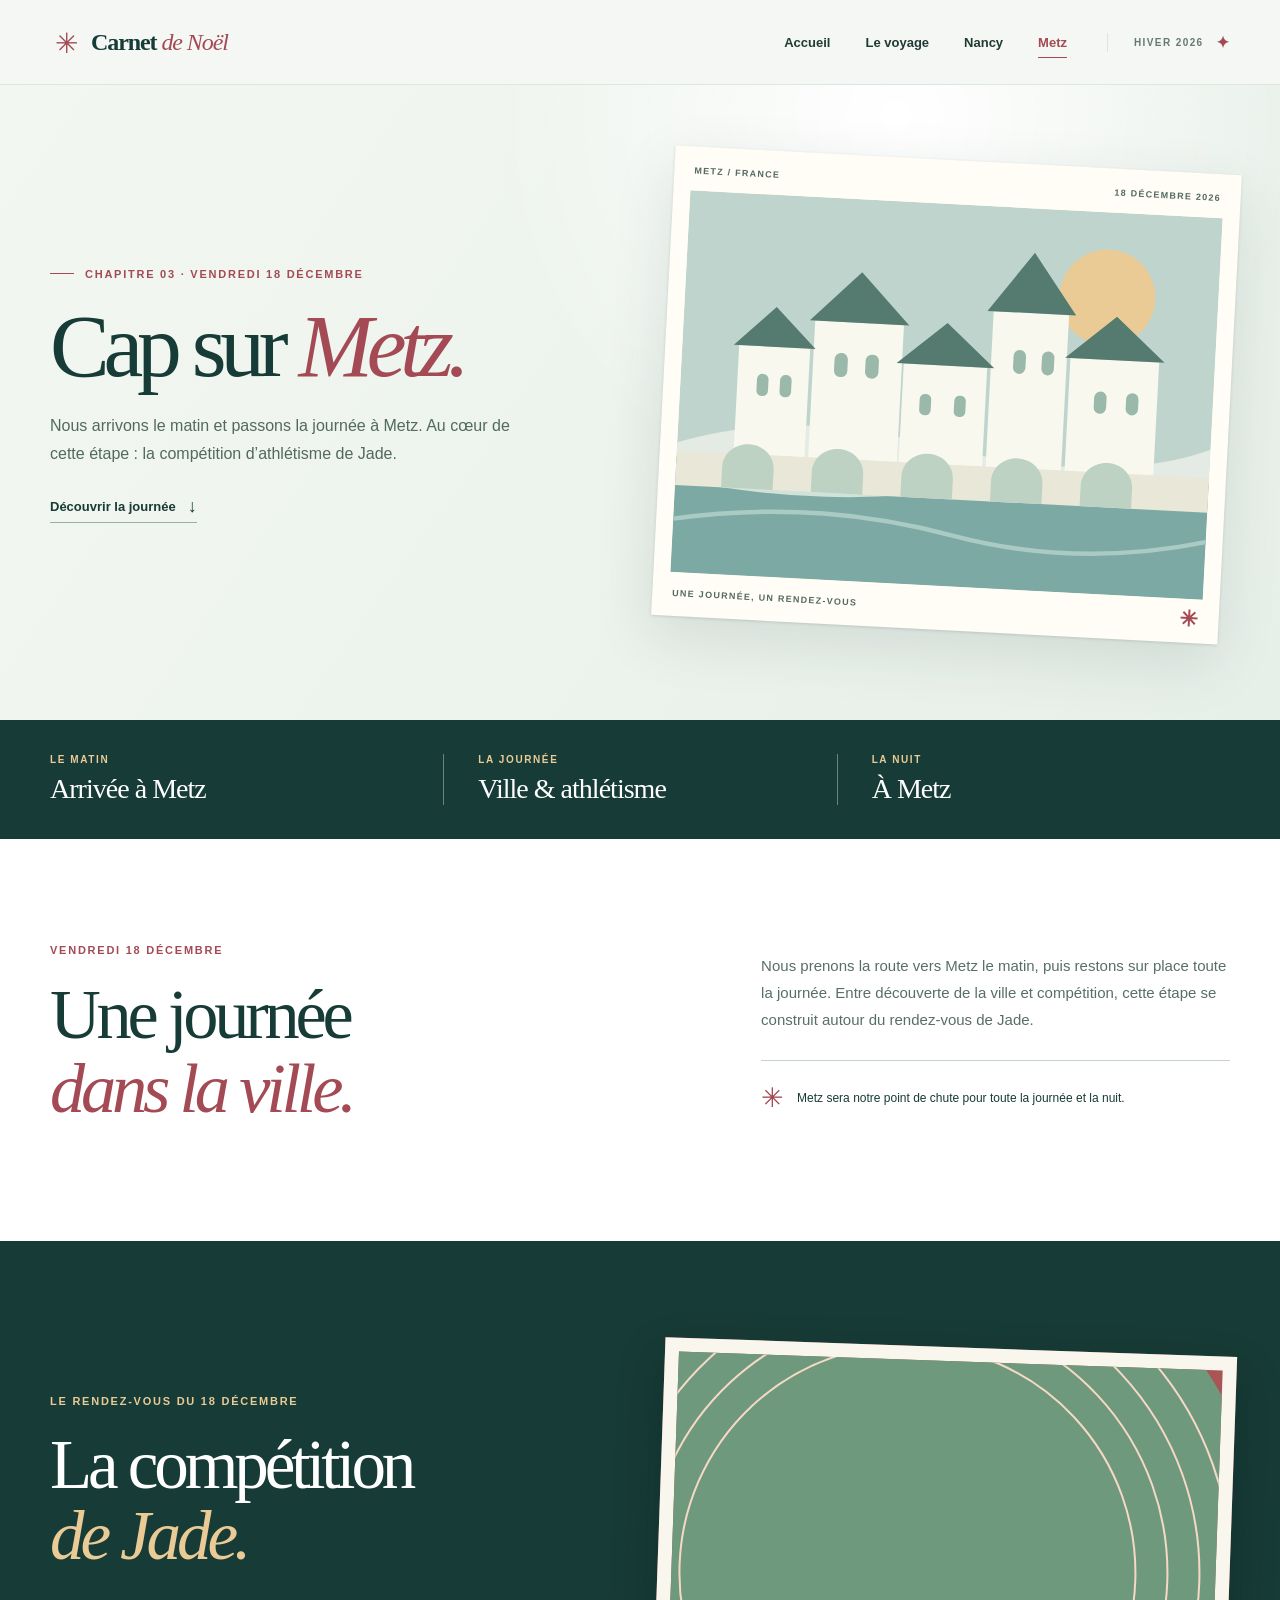
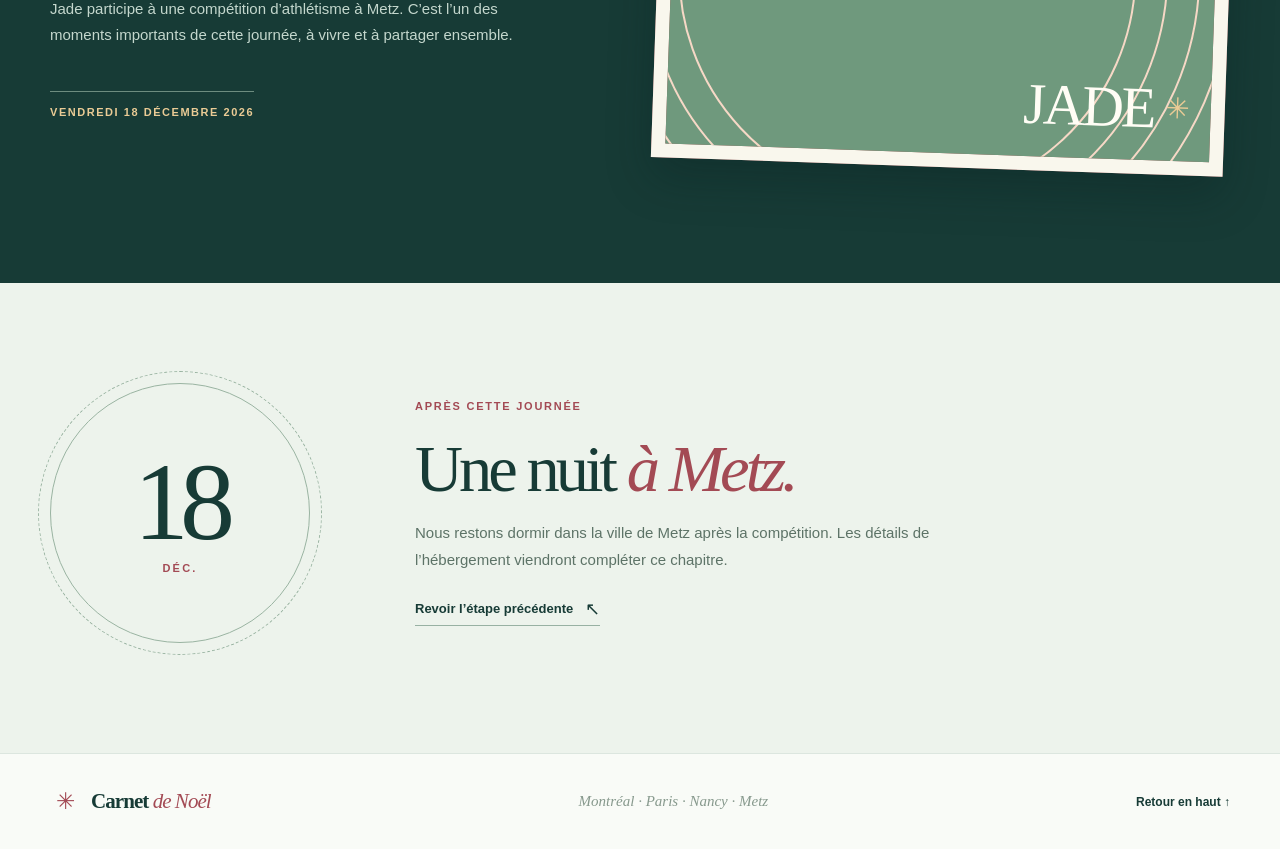
==== metz.html @ af5dcb85 "Add Metz and Jade athletics chapter" ====
<!doctype html>
<html lang="fr">
  <head>
    <meta charset="UTF-8" />
    <meta name="viewport" content="width=device-width, initial-scale=1" />
    <meta name="theme-color" content="#173b36" />
    <meta name="description" content="Noël 2026 : le vendredi 18 décembre, arrivée à Metz le matin, compétition d’athlétisme de Jade et nuit sur place." />
    <title>Metz, le 18 décembre — Noël 2026</title>
    <link rel="icon" href="favicon.svg" type="image/svg+xml" />
    <link rel="stylesheet" href="styles.css" />
  </head>
  <body>
    <a class="skip-link" href="#contenu">Aller au contenu</a>
    <header class="site-header">
      <div class="shell header-inner">
        <a class="brand" href="index.html" aria-label="Carnet de Noël, accueil"><span class="brand-mark" aria-hidden="true">✳</span><span>Carnet <em>de Noël</em></span></a>
        <nav aria-label="Navigation principale"><a href="index.html">Accueil</a><a href="voyage.html">Le voyage</a><a href="nancy.html">Nancy</a><a href="metz.html" aria-current="page">Metz</a></nav>
        <span class="header-date">Hiver 2026 <span aria-hidden="true">✦</span></span>
      </div>
    </header>

    <main id="contenu">
      <section class="metz-hero" aria-labelledby="metz-title"><div class="shell metz-hero-grid"><div><p class="eyebrow"><span class="eyebrow-line"></span> Chapitre 03 · vendredi 18 décembre</p><h1 id="metz-title">Cap sur <i>Metz.</i></h1><p class="metz-lead">Nous arrivons le matin et passons la journée à Metz. Au cœur de cette étape : la compétition d’athlétisme de Jade.</p><a class="text-link" href="#journee">Découvrir la journée <span aria-hidden="true">↓</span></a></div><div class="metz-postcard"><div class="metz-postcard-top"><span>METZ / FRANCE</span><span>18 DÉCEMBRE 2026</span></div><svg viewBox="0 0 600 430" role="img" aria-label="Illustration stylisée d’une ville et d’un pont au bord de l’eau" xmlns="http://www.w3.org/2000/svg"><rect width="600" height="430" fill="#bed4cd"/><circle cx="475" cy="96" r="54" fill="#eacb95"/><path d="M0 284c104-35 185-32 294-11 135 26 235 18 306-12v169H0Z" fill="#e3ebe4"/><g fill="#f8f8ef"><path d="M64 171h80v138H64Z"/><path d="M148 139h100v170H148Z"/><path d="M250 182h94v127h-94Z"/><path d="M348 118h85v191h-85Z"/><path d="M437 166h100v143H437Z"/></g><g fill="#557a70"><path d="m58 171 46-45 46 45Zm84-32 56-57 56 57Zm100 43 55-48 55 48Zm99-64 50-68 50 68Zm90 48 56-49 56 49Z"/></g><g fill="#9ab9aa"><rect x="86" y="202" width="13" height="25" rx="6"/><rect x="112" y="202" width="13" height="25" rx="6"/><rect x="172" y="174" width="15" height="27" rx="7"/><rect x="207" y="174" width="15" height="27" rx="7"/><rect x="270" y="215" width="13" height="24" rx="6"/><rect x="309" y="215" width="13" height="24" rx="6"/><rect x="373" y="160" width="14" height="27" rx="7"/><rect x="405" y="160" width="14" height="27" rx="7"/><rect x="466" y="202" width="14" height="25" rx="7"/><rect x="502" y="202" width="14" height="25" rx="7"/></g><path d="M0 300h600v130H0Z" fill="#7ca9a3"/><path d="M0 323c122 18 220 13 331-5 113-19 191-11 269 3" fill="none" stroke="#d0e2d9" stroke-width="5"/><path d="M0 293h600v39H0Z" fill="#e9e7d7"/><g fill="#bed2c4"><path d="M52 332v-23c0-15 13-27 29-27s29 12 29 27v23Z"/><path d="M153 332v-23c0-15 13-27 29-27s29 12 29 27v23Z"/><path d="M254 332v-23c0-15 13-27 29-27s29 12 29 27v23Z"/><path d="M355 332v-23c0-15 13-27 29-27s29 12 29 27v23Z"/><path d="M456 332v-23c0-15 13-27 29-27s29 12 29 27v23Z"/></g><path d="M0 370c121-23 223-17 317 3 97 20 189 16 283-8" fill="none" stroke="#a9cbc4" stroke-width="5"/></svg><div class="metz-postcard-bottom"><span>UNE JOURNÉE, UN RENDEZ-VOUS</span><span aria-hidden="true">✳</span></div></div></div></section>

      <section class="metz-dayline" aria-label="Les étapes du 18 décembre"><div class="shell metz-dayline-grid"><div><span>LE MATIN</span><strong>Arrivée à Metz</strong></div><div><span>LA JOURNÉE</span><strong>Ville & athlétisme</strong></div><div><span>LA NUIT</span><strong>À Metz</strong></div></div></section>

      <section class="metz-city" id="journee" aria-labelledby="metz-city-title"><div class="shell metz-city-grid"><div><p class="eyebrow">Vendredi 18 décembre</p><h2 id="metz-city-title">Une journée<br /><i>dans la ville.</i></h2></div><div><p>Nous prenons la route vers Metz le matin, puis restons sur place toute la journée. Entre découverte de la ville et compétition, cette étape se construit autour du rendez-vous de Jade.</p><div class="metz-day-note"><span aria-hidden="true">✳</span><span>Metz sera notre point de chute pour toute la journée et la nuit.</span></div></div></div></section>

      <section class="metz-athletics" id="athletisme" aria-labelledby="athletics-title"><div class="shell metz-athletics-grid"><div class="athletics-copy"><p class="eyebrow eyebrow-gold">Le rendez-vous du 18 décembre</p><h2 id="athletics-title">La compétition<br /><i>de Jade.</i></h2><p>Jade participe à une compétition d’athlétisme à Metz. C’est l’un des moments importants de cette journée, à vivre et à partager ensemble.</p><span class="athletics-date">Vendredi 18 décembre 2026</span></div><div class="track-art" role="img" aria-label="Illustration de pistes d’athlétisme avec le prénom Jade"><span class="track-lane lane-one"></span><span class="track-lane lane-two"></span><span class="track-lane lane-three"></span><span class="track-lane lane-four"></span><span class="track-name">JADE <i>✳</i></span></div></div></section>

      <section class="metz-night" aria-labelledby="metz-night-title"><div class="shell metz-night-grid"><div class="metz-night-mark" aria-hidden="true"><span>18</span><small>DÉC.</small></div><div><p class="eyebrow">Après cette journée</p><h2 id="metz-night-title">Une nuit <i>à Metz.</i></h2><p>Nous restons dormir dans la ville de Metz après la compétition. Les détails de l’hébergement viendront compléter ce chapitre.</p><a class="text-link" href="nancy.html">Revoir l’étape précédente <span aria-hidden="true">↖</span></a></div></div></section>
    </main>

    <footer class="site-footer"><div class="shell footer-inner"><a class="brand" href="index.html"><span class="brand-mark" aria-hidden="true">✳</span><span>Carnet <em>de Noël</em></span></a><p>Montréal · Paris · Nancy · Metz</p><a href="#contenu">Retour en haut ↑</a></div></footer>
  </body>
</html>
---- styles.css ----
:root {
  --pine: #173b36;
  --deep-pine: #102e2b;
  --leaf: #40665d;
  --snow: #f4f7f3;
  --paper: #fffef9;
  --ink: #213a35;
  --muted: #667a73;
  --line: #dce6df;
  --berry: #a34a54;
  --gold: #eacb95;
  --display: "Iowan Old Style", "Baskerville", "Palatino Linotype", Georgia, serif;
  --body: "Avenir Next", Avenir, "Segoe UI", sans-serif;
}

*, *::before, *::after { box-sizing: border-box; }
html { scroll-behavior: smooth; }
body { margin: 0; color: var(--ink); background: var(--snow); font-family: var(--body); -webkit-font-smoothing: antialiased; }
a { color: inherit; text-decoration: none; }
svg { display: block; max-width: 100%; }
::selection { color: var(--deep-pine); background: var(--gold); }
:focus-visible { outline: 3px solid var(--berry); outline-offset: 4px; }
section { scroll-margin-top: 90px; }
.shell { width: min(1180px, calc(100% - 72px)); margin-inline: auto; }
.skip-link { position: fixed; top: 10px; left: 10px; z-index: 100; padding: 10px 16px; color: white; background: var(--pine); transform: translateY(-160%); }
.skip-link:focus { transform: translateY(0); }
h1, h2, h3, p { margin-top: 0; }
h1, h2, h3 { font-family: var(--display); font-weight: 500; }

.site-header { position: relative; z-index: 10; background: var(--snow); border-bottom: 1px solid #dce7df; }
.header-inner { display: flex; align-items: center; min-height: 84px; gap: 40px; }
.brand { display: inline-flex; align-items: center; gap: 10px; flex: none; color: var(--pine); font-family: var(--display); font-size: 24px; font-weight: 700; letter-spacing: -.045em; white-space: nowrap; }
.brand em { color: var(--berry); font-style: italic; font-weight: 500; }
.brand-mark { display: grid; place-items: center; width: 31px; height: 31px; color: var(--berry); font-family: var(--body); font-size: 28px; font-weight: 400; }
.site-header nav { display: flex; align-items: center; gap: 35px; margin-left: auto; font-size: 13px; font-weight: 700; }
.site-header nav a { position: relative; padding-block: 8px; transition: color .2s ease; }
.site-header nav a:hover, .site-header nav a[aria-current="page"] { color: var(--berry); }
.site-header nav a[aria-current="page"]::after { position: absolute; right: 0; bottom: 0; left: 0; height: 1px; content: ""; background: var(--berry); }
.header-date { display: flex; align-items: center; gap: 12px; padding-left: 26px; border-left: 1px solid var(--line); color: var(--muted); font-size: 10px; font-weight: 800; letter-spacing: .14em; text-transform: uppercase; white-space: nowrap; }
.header-date span { color: var(--berry); font-size: 16px; }

.eyebrow { display: flex; align-items: center; gap: 11px; margin-bottom: 22px; color: var(--berry); font-size: 11px; font-weight: 800; letter-spacing: .16em; text-transform: uppercase; }
.eyebrow-line { width: 24px; height: 1px; background: currentColor; }
.eyebrow-gold { color: var(--gold); }
.button { display: inline-flex; align-items: center; justify-content: space-between; gap: 31px; min-height: 54px; padding: 0 22px; border-radius: 3px; font-size: 13px; font-weight: 750; transition: transform .2s ease, background .2s ease; }
.button:hover { transform: translateY(-3px); }
.button-primary { color: white; background: var(--pine); }
.button-primary:hover { background: var(--deep-pine); }
.button span, .text-link span { font-size: 18px; font-weight: 400; }
.text-link { display: inline-flex; align-items: center; gap: 12px; padding-bottom: 5px; border-bottom: 1px solid #98b1a3; color: var(--pine); font-size: 13px; font-weight: 800; transition: color .2s ease, border-color .2s ease; }
.text-link:hover { color: var(--berry); border-color: var(--berry); }

/* Cover */
.cover { overflow: hidden; background: radial-gradient(circle at 62% 21%, #fff 0, transparent 35%), linear-gradient(128deg, #f4f7f3 24%, #e9f0e9 100%); }
.cover-grid { display: grid; grid-template-columns: minmax(0, .95fr) minmax(440px, 1fr); align-items: center; gap: clamp(45px, 7vw, 100px); min-height: 660px; padding-block: 80px 95px; }
.cover-copy { position: relative; z-index: 1; }
.cover h1 { margin-bottom: 19px; color: var(--pine); font-size: clamp(82px, 8.3vw, 128px); letter-spacing: -.075em; line-height: .94; white-space: nowrap; }
.cover h1 i { color: var(--berry); font-weight: 400; }
.title-period { color: var(--gold); }
.cover-lead { margin-bottom: 19px; color: var(--pine); font-family: var(--display); font-size: clamp(30px, 3vw, 42px); letter-spacing: -.04em; line-height: 1.14; }
.cover-body { max-width: 440px; margin-bottom: 29px; color: #526960; font-size: 15px; line-height: 1.75; }
.cover-note { margin: 54px 0 0; color: #85988d; font-family: var(--display); font-size: 17px; font-style: italic; }
.postcard-wrap { position: relative; padding: 20px 18px 22px 0; transform: rotate(3deg); }
.postcard-wrap::before { position: absolute; inset: 35px 2px 8px 15px; content: ""; background: #9cb7a7; filter: blur(25px); opacity: .28; transform: rotate(-3deg); }
.postcard { position: relative; padding: 18px; background: #fffdf5; box-shadow: 0 20px 60px #183d361e, 0 1px 3px #173b3626; }
.postcard-topline, .postcard-bottomline { display: flex; align-items: center; justify-content: space-between; color: #536a60; font-size: 9px; font-weight: 800; letter-spacing: .14em; }
.postcard-topline { padding: 2px 3px 16px; }
.postcard-bottomline { padding: 14px 3px 0; }
.postcard-bottomline span:last-child { color: var(--berry); font-size: 22px; line-height: .6; }
.winter-scene { width: 100%; aspect-ratio: 600 / 430; object-fit: cover; }
.postcard-stamp { position: absolute; top: -16px; right: -20px; display: flex; flex-direction: column; align-items: center; justify-content: center; width: 92px; height: 105px; color: #fff6e9; background: var(--berry); border: 5px solid #fffdf5; outline: 1px dashed #f1d9cb; outline-offset: -10px; box-shadow: 0 10px 25px #6f30323d; transform: rotate(8deg); }
.postcard-stamp span { font-size: 9px; font-weight: 800; letter-spacing: .18em; }
.postcard-stamp strong { font-family: var(--display); font-size: 43px; font-weight: 400; line-height: 1; }
.route-preview { padding-block: 80px 87px; color: white; background: var(--pine); }
.route-heading { display: flex; align-items: end; justify-content: space-between; gap: 28px; padding-bottom: 32px; border-bottom: 1px solid #52716a; }
.route-heading .eyebrow { margin-bottom: 0; }
.route-heading h2 { max-width: 580px; margin: 0; font-size: clamp(34px, 3.4vw, 48px); letter-spacing: -.05em; line-height: 1.1; text-align: right; }
.route-list { display: grid; grid-template-columns: repeat(3, minmax(0, 1fr)); gap: 36px; margin: 39px 0 29px; padding: 0; list-style: none; }
.route-list li { position: relative; display: flex; gap: 18px; min-width: 0; }
.route-number { flex: none; color: var(--gold); font-family: var(--display); font-size: 29px; line-height: 1; }
.route-line { position: absolute; top: 14px; right: -21px; width: 28px; border-top: 1px solid #7d9a8e; }
.route-mode { display: block; margin: 1px 0 7px; color: #bed0c6; font-size: 10px; font-weight: 800; letter-spacing: .14em; text-transform: uppercase; }
.route-list h3 { margin-bottom: 7px; color: #fff; font-size: 26px; letter-spacing: -.035em; line-height: 1.1; }
.route-list h3 span { color: var(--gold); font-family: var(--body); font-size: 16px; }
.route-list p { margin: 0; color: #b6ccc1; font-size: 12px; line-height: 1.55; }
.light-link { display: inline-flex; align-items: center; gap: 13px; padding-bottom: 5px; border-bottom: 1px solid var(--gold); color: var(--gold); font-size: 12px; font-weight: 800; }
.light-link:hover { color: white; border-color: white; }
.light-link span { font-size: 17px; font-weight: 400; }
.stay-preview { padding-block: 90px 95px; background: #fff; }
.stay-preview-grid { display: grid; grid-template-columns: 1fr minmax(0, .66fr); align-items: end; gap: 90px; }
.stay-preview h2 { margin: 0; color: var(--pine); font-size: clamp(51px, 5.1vw, 75px); letter-spacing: -.06em; line-height: 1.05; }
.stay-preview h2 i { color: var(--berry); font-weight: 400; }
.stay-preview-grid > div:last-child { padding-bottom: 8px; }
.stay-preview-grid > div:last-child p { max-width: 390px; margin-bottom: 24px; color: var(--muted); font-size: 15px; line-height: 1.75; }
.metz-preview { padding-block: 88px 95px; background: #e9f0e9; }
.metz-preview-grid { display: grid; grid-template-columns: 235px 1fr; align-items: center; gap: 85px; }
.metz-preview-date { display: flex; flex-direction: column; align-items: center; justify-content: center; aspect-ratio: 1; border: 1px solid #a8bfb0; border-radius: 50%; outline: 1px dashed #a8bfb0; outline-offset: 10px; color: var(--pine); }
.metz-preview-date strong { font-family: var(--display); font-size: 105px; font-weight: 400; letter-spacing: -.075em; line-height: .9; }
.metz-preview-date span { margin-top: 9px; color: var(--berry); font-size: 10px; font-weight: 800; letter-spacing: .16em; line-height: 1.4; text-align: center; }
.metz-preview h2 { margin: 0 0 17px; color: var(--pine); font-size: clamp(43px, 4vw, 58px); letter-spacing: -.055em; line-height: 1.06; }
.metz-preview h2 i { color: var(--berry); font-weight: 400; }
.metz-preview p:not(.eyebrow) { margin-bottom: 23px; color: var(--muted); font-size: 14px; line-height: 1.7; }

/* Journey chapter */
.journey-hero { overflow: hidden; background: radial-gradient(circle at 90% 0, #fff 0, transparent 38%), #edf3ec; }
.journey-hero-grid { display: grid; grid-template-columns: minmax(0, 1fr) minmax(430px, .9fr); align-items: center; gap: 70px; min-height: 485px; padding-block: 75px 88px; }
.journey-hero h1 { margin-bottom: 18px; color: var(--pine); font-size: clamp(75px, 8vw, 120px); letter-spacing: -.075em; line-height: .97; }
.journey-hero h1 i { color: var(--berry); font-weight: 400; }
.journey-lead { max-width: 480px; margin-bottom: 29px; color: #526960; font-size: 17px; line-height: 1.68; }
.journey-ticket { position: relative; padding: 28px 32px 31px; background: #fffdf5; border: 1px solid #e1e4d9; box-shadow: 16px 16px 0 #d4e2d7, 0 14px 40px #173b3614; transform: rotate(2deg); }
.journey-ticket::before, .journey-ticket::after { position: absolute; left: -1px; width: 18px; height: 18px; border-radius: 50%; content: ""; background: #edf3ec; }
.journey-ticket::before { top: 64%; transform: translate(-50%, -50%); }
.journey-ticket::after { right: -1px; left: auto; top: 64%; transform: translate(50%, -50%); }
.ticket-top { display: flex; justify-content: space-between; color: #6a8073; font-size: 10px; font-weight: 800; letter-spacing: .14em; }
.ticket-route { display: flex; align-items: center; justify-content: space-between; gap: 15px; margin: 39px 0 8px; color: var(--pine); font-family: var(--display); font-size: clamp(42px, 4vw, 56px); letter-spacing: -.055em; line-height: 1; }
.ticket-dash { position: relative; flex: 1; min-width: 20px; border-top: 1px dashed #96ad9d; }
.ticket-dash span { position: absolute; top: -9px; left: calc(50% - 7px); padding: 0 3px; color: var(--berry); background: #fffdf5; font-family: var(--body); font-size: 14px; }
.ticket-cities { display: flex; justify-content: space-between; color: var(--muted); font-size: 11px; font-weight: 700; }
.ticket-bottom { display: flex; justify-content: space-between; gap: 20px; margin-top: 31px; padding-top: 22px; border-top: 1px dashed #a9bbaa; }
.ticket-bottom div { display: flex; flex-direction: column; gap: 5px; }
.ticket-bottom small { color: #819687; font-size: 9px; font-weight: 800; letter-spacing: .13em; }
.ticket-bottom strong { color: var(--pine); font-size: 13px; }
.chapter-nav { background: #fff; border-block: 1px solid var(--line); }
.chapter-nav .shell { display: flex; justify-content: center; gap: clamp(35px, 8vw, 110px); }
.chapter-nav a { display: flex; align-items: center; gap: 9px; min-height: 60px; color: var(--pine); font-size: 12px; font-weight: 750; white-space: nowrap; }
.chapter-nav a:hover { color: var(--berry); }
.chapter-nav span { color: var(--berry); font-family: var(--display); font-size: 18px; }
.chapter { padding-block: 105px; }
.chapter-grid { display: grid; grid-template-columns: minmax(0, .85fr) minmax(420px, 1fr); align-items: center; gap: clamp(60px, 10vw, 145px); }
.chapter-copy { max-width: 500px; }
.chapter-copy h2, .chapter-train h2 { margin: 0 0 24px; color: var(--pine); font-size: clamp(54px, 5.5vw, 78px); letter-spacing: -.06em; line-height: 1.02; }
.chapter-copy h2 i, .chapter-train h2 i { color: var(--berry); font-weight: 400; }
.chapter-copy > p:not(.eyebrow), .chapter-train p:not(.eyebrow) { color: #586f64; font-size: 15px; line-height: 1.75; }
.chapter-copy > p strong { color: var(--pine); }
.chapter-meta { display: grid; grid-template-columns: auto 1fr; gap: 10px 20px; max-width: 410px; margin-top: 30px; padding-top: 20px; border-top: 1px solid #bdcec0; font-size: 12px; }
.chapter-meta span { color: var(--muted); }
.chapter-meta strong { color: var(--pine); }
.chapter-flight { background: #f5f8f4; }
.flight-art { position: relative; overflow: hidden; height: 440px; background: linear-gradient(160deg, #364e60 0%, #6f8f94 54%, #b7d0c5 100%); }
.flight-sun { position: absolute; top: 58px; right: 75px; width: 85px; height: 85px; border-radius: 50%; background: #f2d5a2; box-shadow: 0 0 0 21px #eacb9517; }
.flight-horizon { position: absolute; right: -12%; bottom: -95px; left: -12%; height: 260px; border-radius: 50% 50% 0 0; background: #ceded2; transform: rotate(-7deg); }
.flight-horizon::before { position: absolute; top: 24px; right: 0; left: 0; height: 260px; border-radius: 50% 50% 0 0; content: ""; background: #eef1e7; transform: rotate(5deg); }
.flight-path { position: absolute; top: 116px; left: 55px; width: 280px; height: 190px; border-top: 2px dashed #e8ede7; border-left: 2px dashed #e8ede7; border-radius: 75% 0 0 0; transform: rotate(-12deg); }
.flight-plane { position: absolute; top: 91px; left: 318px; color: #fff7e7; font-size: 50px; transform: rotate(18deg); }
.flight-art-label, .cafe-art-label { position: absolute; right: 25px; bottom: 24px; left: 25px; z-index: 2; color: var(--pine); font-size: 10px; font-weight: 800; letter-spacing: .18em; text-align: right; }
.chapter-paris { background: #fff; }
.reverse-grid { grid-template-columns: minmax(420px, 1fr) minmax(0, .85fr); }
.cafe-art { position: relative; overflow: hidden; height: 460px; background: #d9e5dc; }
.cafe-window { position: absolute; top: 0; left: 15%; width: 70%; height: 69%; border: 17px solid #59786c; border-top: 0; background: linear-gradient(155deg, #b0c9bb, #e4eadf); }
.cafe-window::before { position: absolute; top: 0; bottom: 0; left: 48%; width: 12px; content: ""; background: #59786c; }
.cafe-window::after { position: absolute; right: 0; bottom: 37%; left: 0; height: 12px; content: ""; background: #59786c; }
.cafe-table { position: absolute; right: -10%; bottom: -90px; left: -10%; height: 280px; border-radius: 50% 50% 0 0; background: #8e5952; box-shadow: 0 -17px 0 #6f4643; }
.cafe-cup { position: absolute; z-index: 1; bottom: 101px; left: calc(50% - 53px); width: 106px; height: 86px; border-radius: 0 0 48px 48px; background: #fffdf5; box-shadow: inset -13px 0 0 #eae9db, 0 10px 0 -2px #cbb1a1; }
.cafe-cup::before { position: absolute; top: -13px; left: 0; width: 106px; height: 26px; border-radius: 50%; content: ""; background: #fffdf5; box-shadow: inset 0 6px 0 #e7e5d9; }
.cafe-cup::after { position: absolute; top: -6px; left: 11px; width: 84px; height: 15px; border-radius: 50%; content: ""; background: #6b4c3d; }
.cafe-handle { position: absolute; z-index: 0; bottom: 117px; left: calc(50% + 45px); width: 49px; height: 57px; border: 13px solid #f7f5eb; border-radius: 50%; }
.cafe-steam { position: absolute; z-index: 1; bottom: 198px; width: 17px; height: 65px; border-left: 3px solid #fffaf0; border-radius: 50%; opacity: .74; }
.steam-one { left: calc(50% - 18px); transform: rotate(12deg); }
.steam-two { left: calc(50% + 18px); height: 53px; transform: rotate(-10deg); }
.cafe-art-label { color: #fffaf0; }
.place-card { margin-top: 26px; padding: 25px 27px 23px; border-left: 3px solid var(--berry); background: #f3f7f2; }
.place-tag { color: var(--berry); font-size: 10px; font-weight: 800; letter-spacing: .12em; text-transform: uppercase; }
.place-card h3 { margin: 10px 0 7px; color: var(--pine); font-size: 31px; letter-spacing: -.035em; }
.place-card p { margin-bottom: 10px; color: #60756b; font-size: 13px; line-height: 1.55; }
.place-card address { margin-bottom: 17px; color: var(--muted); font-size: 11px; font-style: normal; }
.place-card a, .source-link { display: inline-flex; gap: 9px; padding-bottom: 3px; border-bottom: 1px solid #a4b9a8; color: var(--pine); font-size: 12px; font-weight: 800; }
.place-card a:hover, .source-link:hover { color: var(--berry); border-color: var(--berry); }
.chapter-train { color: white; background: var(--pine); }
.train-grid { display: grid; grid-template-columns: minmax(0, 1fr) minmax(300px, .7fr); align-items: center; gap: 110px; }
.chapter-train h2 { color: white; white-space: nowrap; }
.chapter-train h2 span { color: var(--gold); font-family: var(--body); font-size: .55em; font-weight: 300; vertical-align: .08em; }
.chapter-train h2 i { color: var(--gold); }
.chapter-train p:not(.eyebrow) { max-width: 580px; color: #c2d7cc; }
.chapter-train p strong { color: white; }
.station-line { display: flex; align-items: center; gap: 21px; max-width: 530px; margin-top: 40px; padding-block: 19px; border-block: 1px solid #56736b; }
.station-line div { display: flex; flex-direction: column; gap: 5px; white-space: nowrap; }
.station-line small { color: #a9c0b3; font-size: 9px; font-weight: 800; letter-spacing: .14em; }
.station-line strong { font-family: var(--display); font-size: 25px; font-weight: 500; }
.station-line > span { flex: 1; border-top: 1px dashed #90aa9a; }
.source-link { margin-top: 24px; color: var(--gold); border-color: var(--gold); }
.source-link:hover { color: white; border-color: white; }
.train-time { display: flex; flex-direction: column; align-items: center; justify-content: center; aspect-ratio: 1; max-width: 360px; margin-inline: auto; border: 1px solid #79948a; border-radius: 50%; outline: 1px dashed #79948a; outline-offset: 12px; color: var(--gold); text-align: center; }
.train-time > span { font-size: 10px; font-weight: 800; letter-spacing: .16em; }
.train-time strong { margin: 9px 0; color: #fff; font-family: var(--display); font-size: clamp(85px, 9vw, 128px); font-weight: 400; letter-spacing: -.08em; line-height: 1; }
.train-time strong span { margin-left: 2px; color: var(--gold); font-size: .45em; letter-spacing: -.03em; }
.next-chapter { padding-block: 95px 104px; background: #edf3ec; text-align: center; }
.next-chapter .shell > span { color: var(--berry); font-size: 31px; }
.next-chapter .eyebrow { justify-content: center; margin: 18px 0 14px; }
.next-chapter h2 { margin: 0 0 16px; color: var(--pine); font-size: clamp(43px, 4.6vw, 67px); letter-spacing: -.055em; line-height: 1.07; }
.next-chapter p:not(.eyebrow) { margin-bottom: 27px; color: var(--muted); font-size: 14px; }

/* Nancy stay */
.nancy-hero { overflow: hidden; background: radial-gradient(circle at 78% 9%, #fff 0, transparent 35%), linear-gradient(130deg, #f3f7f1, #e8efe7); }
.nancy-hero-grid { display: grid; grid-template-columns: minmax(0, 1fr) minmax(420px, .92fr); align-items: center; gap: clamp(50px, 7vw, 100px); min-height: 625px; padding-block: 80px 91px; }
.nancy-hero-copy h1 { max-width: 680px; margin: 0 0 27px; color: var(--pine); font-size: clamp(65px, 6.2vw, 92px); letter-spacing: -.067em; line-height: 1; }
.nancy-hero-copy h1 i { color: var(--berry); font-weight: 400; }
.nancy-hero-copy > p:not(.eyebrow) { max-width: 480px; margin-bottom: 29px; color: #526960; font-size: 16px; line-height: 1.72; }
.nancy-hero-copy > p strong { color: var(--pine); }
.nancy-postcard { padding: 17px; background: #fffdf5; box-shadow: 0 20px 60px #183d361e, 0 1px 3px #173b3626; transform: rotate(3deg); }
.nancy-postcard svg { width: 100%; aspect-ratio: 640 / 480; }
.nancy-postcard-top, .nancy-postcard-bottom { display: flex; align-items: center; justify-content: space-between; padding-inline: 3px; color: #536a60; font-size: 9px; font-weight: 800; letter-spacing: .14em; }
.nancy-postcard-top { padding-block: 2px 15px; }
.nancy-postcard-bottom { padding-top: 14px; }
.nancy-postcard-bottom span:last-child { color: var(--berry); font-size: 22px; line-height: .6; }
.nancy-days { color: white; background: var(--pine); }
.days-inner { display: grid; grid-template-columns: 1.5fr repeat(3, .62fr) .65fr; align-items: center; gap: 20px; min-height: 170px; }
.days-caption { display: flex; flex-direction: column; gap: 8px; }
.days-caption span, .days-year { color: var(--gold); font-size: 10px; font-weight: 800; letter-spacing: .15em; line-height: 1.6; }
.days-caption strong { font-family: var(--display); font-size: 26px; font-weight: 500; letter-spacing: -.03em; }
.day { display: flex; align-items: baseline; gap: 7px; justify-content: center; padding-inline: 12px; border-left: 1px solid #6f8d81; }
.day strong { font-family: var(--display); font-size: 62px; font-weight: 400; letter-spacing: -.06em; line-height: 1; }
.day span { color: #bfd0c7; font-size: 10px; font-weight: 800; letter-spacing: .12em; }
.days-year { justify-self: end; }
.lake-feature { overflow: hidden; padding-block: 103px 112px; background: #e7efe8; }
.lake-grid { display: grid; grid-template-columns: minmax(0, .86fr) minmax(450px, 1.14fr); align-items: center; gap: clamp(55px, 8vw, 105px); }
.lake-copy h2 { margin: 0 0 23px; color: var(--pine); font-size: clamp(52px, 5vw, 72px); letter-spacing: -.06em; line-height: 1.05; }
.lake-copy h2 i { color: var(--berry); font-weight: 400; }
.lake-copy > p:not(.eyebrow) { max-width: 460px; color: #586f64; font-size: 15px; line-height: 1.75; }
.lake-note { max-width: 465px; margin-top: 27px; padding: 18px 19px 17px; border-left: 3px solid var(--berry); background: #f8faf6; }
.lake-note strong { display: block; margin-bottom: 7px; color: var(--pine); font-size: 12px; }
.lake-note p { margin-bottom: 11px; color: #697d70; font-size: 12px; line-height: 1.6; }
.lake-note a { display: inline-flex; gap: 7px; color: var(--berry); font-size: 11px; font-weight: 800; text-decoration: underline; text-underline-offset: 3px; }
.lake-note a:hover { color: var(--pine); }
.lake-figure { width: 100%; margin: 0; padding: 14px 14px 17px; background: #fffdf5; box-shadow: 0 19px 52px #173b3626; transform: rotate(2deg); }
.lake-figure img { display: block; width: 100%; height: auto; }
.lake-figure figcaption { display: flex; justify-content: space-between; gap: 13px; padding: 14px 3px 0; color: #687d70; font-size: 10px; line-height: 1.45; }
.lake-figure figcaption span:last-child { flex: none; }
.lake-figure figcaption a { color: var(--berry); text-decoration: underline; text-underline-offset: 2px; }
.lake-figure figcaption a:hover { color: var(--pine); }
.nancy-stay { padding-block: 110px 119px; background: #fff; }
.nancy-heading { max-width: 770px; margin-bottom: 42px; }
.nancy-heading h2 { margin: 0 0 19px; color: var(--pine); font-size: clamp(47px, 4.8vw, 70px); letter-spacing: -.06em; line-height: 1.06; }
.nancy-heading h2 i { color: var(--berry); font-weight: 400; }
.nancy-heading > p:not(.eyebrow) { max-width: 550px; margin: 0; color: var(--muted); font-size: 15px; line-height: 1.75; }
.nancy-moments { display: grid; grid-template-columns: 1fr 1fr; gap: 23px; }
.moment-card { position: relative; min-height: 398px; padding: 37px 39px 32px; overflow: hidden; }
.moment-city { background: #e9f0e9; }
.moment-people { background: #f7f0ec; }
.moment-symbol { position: absolute; top: 22px; right: 32px; color: #b0c6b7; font-family: var(--display); font-size: 44px; line-height: 1; }
.moment-people .moment-symbol { color: #d7aeb0; font-size: 42px; }
.moment-label { margin-bottom: 35px; color: var(--berry); font-size: 10px; font-weight: 800; letter-spacing: .16em; text-transform: uppercase; }
.moment-card h3 { max-width: 450px; margin-bottom: 16px; color: var(--pine); font-size: clamp(34px, 3.4vw, 46px); letter-spacing: -.055em; line-height: 1.12; }
.moment-card > p:not(.moment-label) { max-width: 430px; color: #61786b; font-size: 14px; line-height: 1.7; }
.moment-foot { display: inline-block; margin-top: 27px; padding-top: 12px; border-top: 1px solid #b1c8b8; color: var(--pine); font-size: 11px; font-weight: 800; letter-spacing: .1em; text-transform: uppercase; }
.people-row { display: grid; grid-template-columns: 100px 1fr; gap: 15px; align-items: start; padding-block: 15px; border-top: 1px solid #e1d1c9; }
.people-row strong { color: var(--pine); font-size: 13px; }
.people-row small { display: block; margin-top: 2px; color: var(--berry); font-size: 10px; font-weight: 700; }
.people-row p { margin: 0; color: #6e756a; font-size: 12px; line-height: 1.55; }
.nancy-close { padding-block: 97px 104px; color: white; background: var(--pine); text-align: center; }
.nancy-close .eyebrow { justify-content: center; }
.nancy-close h2 { margin: 0 0 19px; font-size: clamp(50px, 5.1vw, 74px); letter-spacing: -.06em; line-height: 1.06; }
.nancy-close h2 i { color: var(--gold); font-weight: 400; }
.nancy-close p:not(.eyebrow) { margin-bottom: 26px; color: #c3d6cd; font-size: 14px; line-height: 1.7; }
.night-status { display: block; width: max-content; margin: 0 auto 27px; padding: 9px 14px; border: 1px solid #a9aa83; color: var(--gold); font-size: 10px; font-weight: 800; letter-spacing: .15em; text-transform: uppercase; }

/* Metz chapter */
.metz-hero { overflow: hidden; background: radial-gradient(circle at 70% 5%, #fff 0, transparent 37%), linear-gradient(125deg, #f3f7f1, #e7efe9); }
.metz-hero-grid { display: grid; grid-template-columns: minmax(0, .9fr) minmax(430px, 1fr); align-items: center; gap: clamp(55px, 8vw, 105px); min-height: 610px; padding-block: 75px 90px; }
.metz-hero h1 { margin: 0 0 22px; color: var(--pine); font-size: clamp(72px, 7vw, 108px); letter-spacing: -.07em; line-height: .99; white-space: nowrap; }
.metz-hero h1 i { color: var(--berry); font-weight: 400; }
.metz-lead { max-width: 470px; margin-bottom: 28px; color: #526960; font-size: 16px; line-height: 1.72; }
.metz-postcard { padding: 17px; background: #fffdf5; box-shadow: 0 20px 60px #183d361e, 0 1px 3px #173b3626; transform: rotate(3deg); }
.metz-postcard svg { width: 100%; aspect-ratio: 600 / 430; }
.metz-postcard-top, .metz-postcard-bottom { display: flex; align-items: center; justify-content: space-between; padding-inline: 3px; color: #536a60; font-size: 9px; font-weight: 800; letter-spacing: .14em; }
.metz-postcard-top { padding-block: 2px 15px; }
.metz-postcard-bottom { padding-top: 14px; }
.metz-postcard-bottom span:last-child { color: var(--berry); font-size: 22px; line-height: .6; }
.metz-dayline { color: white; background: var(--pine); }
.metz-dayline-grid { display: grid; grid-template-columns: repeat(3, 1fr); padding-block: 34px; }
.metz-dayline-grid > div { display: flex; flex-direction: column; gap: 8px; padding-left: 34px; border-left: 1px solid #698579; }
.metz-dayline-grid > div:first-child { padding-left: 0; border-left: 0; }
.metz-dayline span { color: var(--gold); font-size: 10px; font-weight: 800; letter-spacing: .16em; }
.metz-dayline strong { font-family: var(--display); font-size: 28px; font-weight: 500; letter-spacing: -.035em; }
.metz-city { padding-block: 105px 115px; background: #fff; }
.metz-city-grid { display: grid; grid-template-columns: minmax(0, 1fr) minmax(0, .78fr); gap: 110px; align-items: center; }
.metz-city h2 { margin: 0; color: var(--pine); font-size: clamp(54px, 5.5vw, 78px); letter-spacing: -.06em; line-height: 1.05; }
.metz-city h2 i { color: var(--berry); font-weight: 400; }
.metz-city-grid > div:last-child > p { color: #586f64; font-size: 15px; line-height: 1.8; }
.metz-day-note { display: flex; align-items: center; gap: 13px; margin-top: 27px; padding-top: 17px; border-top: 1px solid #c4d4c8; color: var(--pine); font-size: 12px; line-height: 1.5; }
.metz-day-note span:first-child { color: var(--berry); font-size: 27px; }
.metz-athletics { overflow: hidden; padding-block: 106px 116px; color: white; background: var(--pine); }
.metz-athletics-grid { display: grid; grid-template-columns: minmax(0, .86fr) minmax(440px, 1fr); align-items: center; gap: clamp(60px, 9vw, 130px); }
.athletics-copy h2 { margin: 0 0 25px; font-size: clamp(56px, 5.4vw, 76px); letter-spacing: -.06em; line-height: 1.03; }
.athletics-copy h2 i { color: var(--gold); font-weight: 400; }
.athletics-copy > p:not(.eyebrow) { max-width: 470px; color: #c4d7cd; font-size: 15px; line-height: 1.75; }
.athletics-date { display: inline-block; margin-top: 27px; padding-top: 14px; border-top: 1px solid #6d8c7f; color: var(--gold); font-size: 11px; font-weight: 800; letter-spacing: .14em; text-transform: uppercase; }
.track-art { position: relative; overflow: hidden; height: 420px; background: #a85556; border: 14px solid #f9f7ed; box-shadow: 0 20px 45px #071f1d4d; transform: rotate(2deg); }
.track-art::before { position: absolute; top: -150px; left: -125px; width: 720px; height: 720px; border-radius: 50%; content: ""; background: #6f997d; }
.track-lane { position: absolute; z-index: 1; top: -112px; left: -89px; width: 650px; height: 650px; border: 2px solid #f6d8c6; border-radius: 50%; }
.track-lane.lane-two { top: -80px; left: -57px; width: 586px; height: 586px; }
.track-lane.lane-three { top: -48px; left: -25px; width: 522px; height: 522px; }
.track-lane.lane-four { top: -16px; left: 7px; width: 458px; height: 458px; }
.track-name { position: absolute; z-index: 2; right: 25px; bottom: 19px; color: #fffdf5; font-family: var(--display); font-size: 58px; font-weight: 500; letter-spacing: -.05em; }
.track-name i { color: var(--gold); font-family: var(--body); font-size: 29px; font-style: normal; vertical-align: .35em; }
.metz-night { padding-block: 100px 110px; background: #edf3ec; }
.metz-night-grid { display: grid; grid-template-columns: 280px 1fr; align-items: center; gap: 85px; }
.metz-night-mark { display: flex; flex-direction: column; align-items: center; justify-content: center; width: 260px; height: 260px; border: 1px solid #9ab4a2; border-radius: 50%; outline: 1px dashed #9ab4a2; outline-offset: 11px; color: var(--pine); }
.metz-night-mark span { font-family: var(--display); font-size: 110px; letter-spacing: -.08em; line-height: .9; }
.metz-night-mark small { margin-top: 10px; color: var(--berry); font-size: 11px; font-weight: 800; letter-spacing: .2em; }
.metz-night h2 { margin: 0 0 16px; color: var(--pine); font-size: clamp(53px, 5.2vw, 74px); letter-spacing: -.06em; line-height: 1.05; }
.metz-night h2 i { color: var(--berry); font-weight: 400; }
.metz-night p:not(.eyebrow) { max-width: 530px; margin-bottom: 25px; color: #5d7367; font-size: 15px; line-height: 1.75; }

.site-footer { padding-block: 32px; background: #f9fbf7; border-top: 1px solid var(--line); }
.footer-inner { display: flex; align-items: center; justify-content: space-between; gap: 20px; }
.site-footer .brand { font-size: 21px; }
.site-footer .brand-mark { font-size: 23px; }
.footer-inner p { margin: 0; color: #87998d; font-family: var(--display); font-size: 15px; font-style: italic; }
.footer-inner > a:last-child { color: var(--pine); font-size: 12px; font-weight: 750; }
.footer-inner > a:last-child:hover { color: var(--berry); }

@media (max-width: 1060px) {
  .shell { width: min(100% - 48px, 1180px); }
  .header-inner { gap: 20px; }
  .site-header nav { gap: 20px; }
  .cover-grid { grid-template-columns: minmax(0, 1fr) minmax(340px, .88fr); gap: 30px; min-height: 580px; }
  .cover h1 { font-size: clamp(75px, 8vw, 95px); }
  .postcard-stamp { right: 0; }
  .journey-hero-grid, .chapter-grid { gap: 55px; }
  .journey-hero-grid { grid-template-columns: minmax(0, 1fr) minmax(340px, .9fr); }
  .chapter-grid { grid-template-columns: minmax(0, .85fr) minmax(350px, 1fr); }
  .reverse-grid { grid-template-columns: minmax(350px, 1fr) minmax(0, .85fr); }
  .train-grid { gap: 65px; }
  .nancy-hero-grid { grid-template-columns: minmax(0, 1fr) minmax(350px, .9fr); gap: 45px; }
  .nancy-hero-copy h1 { font-size: clamp(61px, 6vw, 76px); }
  .days-inner { gap: 10px; }
  .days-caption strong { font-size: 22px; }
  .day strong { font-size: 53px; }
  .lake-grid { grid-template-columns: minmax(0, .86fr) minmax(350px, 1.14fr); gap: 45px; }
  .lake-copy h2 { font-size: 59px; }
  .metz-hero-grid { grid-template-columns: minmax(0, .9fr) minmax(350px, 1fr); gap: 45px; }
  .metz-hero h1 { font-size: 72px; }
  .metz-athletics-grid { grid-template-columns: minmax(0, .86fr) minmax(350px, 1fr); gap: 50px; }
  .metz-night-grid { gap: 55px; }
}

@media (max-width: 760px) {
  .shell { width: min(100% - 40px, 560px); }
  .header-inner { min-height: 70px; gap: 0; flex-wrap: wrap; padding-block: 12px; }
  .brand { font-size: 22px; }
  .header-date { margin-left: auto; padding-left: 0; border: 0; font-size: 9px; }
  .site-header nav { order: 3; justify-content: space-between; width: 100%; margin: 12px 0 0; padding-top: 10px; border-top: 1px solid var(--line); font-size: 12px; }
  section { scroll-margin-top: 100px; }
  .cover-grid, .journey-hero-grid, .chapter-grid, .reverse-grid, .train-grid { grid-template-columns: 1fr; }
  .cover-grid { gap: 40px; min-height: 0; padding-block: 58px 70px; }
  .cover h1 { font-size: clamp(80px, 17vw, 120px); }
  .cover-lead { font-size: 35px; }
  .cover-note { margin-top: 32px; }
  .postcard-wrap { width: min(100%, 510px); margin-inline: auto; }
  .route-preview { padding-block: 68px 76px; }
  .route-heading { display: block; }
  .route-heading h2 { margin-top: 15px; text-align: left; }
  .route-list { grid-template-columns: 1fr; gap: 29px; }
  .route-list li { padding-bottom: 26px; border-bottom: 1px solid #52716a; }
  .route-list li:last-child { border: 0; padding-bottom: 0; }
  .route-line { display: none; }
  .stay-preview { padding-block: 73px 82px; }
  .stay-preview-grid { grid-template-columns: 1fr; gap: 24px; }
  .stay-preview h2 { font-size: 59px; }
  .metz-preview { padding-block: 77px 85px; }
  .metz-preview-grid { grid-template-columns: 1fr; gap: 45px; }
  .metz-preview-date { width: 190px; }
  .metz-preview-date strong { font-size: 84px; }
  .journey-hero-grid { gap: 48px; min-height: 0; padding-block: 65px 80px; }
  .journey-hero h1 { font-size: clamp(70px, 15vw, 110px); }
  .journey-ticket { width: min(100% - 20px, 500px); margin-inline: auto; }
  .chapter-nav .shell { justify-content: space-between; gap: 15px; }
  .chapter-nav a { font-size: 11px; }
  .chapter { padding-block: 77px; }
  .chapter-grid, .train-grid { gap: 39px; }
  .chapter-copy { max-width: none; }
  .flight-art, .cafe-art { height: min(80vw, 440px); }
  .reverse-grid .cafe-art { order: 2; }
  .chapter-train h2 { white-space: normal; }
  .train-time { width: min(80%, 350px); }
  .next-chapter { padding-block: 78px 86px; }
  .nancy-hero-grid { grid-template-columns: 1fr; gap: 45px; min-height: 0; padding-block: 67px 79px; }
  .nancy-hero-copy h1 { font-size: clamp(65px, 11vw, 90px); }
  .nancy-postcard { width: min(100% - 14px, 510px); margin-inline: auto; }
  .days-inner { grid-template-columns: repeat(3, 1fr); gap: 0; padding-block: 31px 34px; }
  .days-caption { grid-column: 1 / -1; margin-bottom: 20px; }
  .day { padding-inline: 0; }
  .day:nth-child(2) { border-left: 0; }
  .days-year { grid-column: 1 / -1; justify-self: start; margin-top: 19px; }
  .lake-feature { padding-block: 78px 89px; }
  .lake-grid { grid-template-columns: 1fr; gap: 37px; }
  .lake-copy h2 { font-size: 59px; }
  .lake-figure { width: min(100% - 12px, 560px); margin-inline: auto; }
  .nancy-stay { padding-block: 78px 87px; }
  .nancy-moments { grid-template-columns: 1fr; }
  .moment-card { min-height: 0; }
  .nancy-close { padding-block: 77px 86px; }
  .metz-hero-grid, .metz-city-grid, .metz-athletics-grid, .metz-night-grid { grid-template-columns: 1fr; }
  .metz-hero-grid { gap: 47px; min-height: 0; padding-block: 65px 78px; }
  .metz-hero h1 { font-size: clamp(70px, 13vw, 96px); }
  .metz-postcard { width: min(100% - 12px, 510px); margin-inline: auto; }
  .metz-dayline-grid { gap: 0; padding-block: 28px; }
  .metz-dayline-grid > div { padding-left: 13px; }
  .metz-dayline strong { font-size: 20px; }
  .metz-city { padding-block: 78px 84px; }
  .metz-city-grid { gap: 31px; }
  .metz-athletics { padding-block: 78px 89px; }
  .metz-athletics-grid { gap: 38px; }
  .track-art { width: min(100% - 12px, 510px); margin-inline: auto; }
  .metz-night { padding-block: 78px 88px; }
  .metz-night-grid { gap: 45px; }
  .metz-night-mark { width: 195px; height: 195px; margin-inline: auto; }
  .metz-night-mark span { font-size: 84px; }
  .footer-inner { flex-wrap: wrap; }
  .footer-inner p { order: 3; width: 100%; }
}

@media (max-width: 450px) {
  .shell { width: calc(100% - 32px); }
  .brand { font-size: 21px; }
  .header-date { font-size: 8px; }
  .cover h1 { font-size: clamp(73px, 18vw, 84px); }
  .cover-lead { font-size: 31px; }
  .postcard-wrap { padding-right: 10px; }
  .postcard { padding: 11px; }
  .postcard-stamp { right: 12px; width: 70px; height: 82px; }
  .postcard-stamp strong { font-size: 32px; }
  .postcard-stamp span { font-size: 7px; }
  .postcard-topline, .postcard-bottomline { font-size: 7px; }
  .journey-ticket { padding: 23px 20px; }
  .ticket-route { gap: 7px; font-size: 43px; }
  .ticket-bottom strong { font-size: 11px; }
  .chapter-nav a { gap: 5px; font-size: 10px; }
  .chapter-nav span { font-size: 16px; }
  .chapter-copy h2, .chapter-train h2 { font-size: 58px; }
  .flight-path { left: 20px; width: 230px; }
  .flight-plane { left: 245px; }
  .station-line strong { font-size: 21px; }
  .next-chapter h2 { font-size: 44px; }
  .stay-preview h2 { font-size: 50px; }
  .metz-preview h2 { font-size: 45px; }
  .nancy-hero-copy h1 { font-size: clamp(59px, 12vw, 74px); }
  .nancy-postcard { padding: 11px; }
  .nancy-postcard-top, .nancy-postcard-bottom { font-size: 7px; }
  .day strong { font-size: 47px; }
  .lake-copy h2 { font-size: 49px; }
  .lake-figure { padding: 9px 9px 13px; }
  .lake-figure figcaption { flex-direction: column; gap: 5px; font-size: 9px; }
  .nancy-heading h2 { font-size: 45px; }
  .moment-card { padding: 28px 27px; }
  .moment-card h3 { font-size: 37px; }
  .people-row { grid-template-columns: 1fr; gap: 5px; }
  .nancy-close h2 { font-size: 48px; }
  .metz-hero h1 { font-size: clamp(60px, 14vw, 75px); }
  .metz-postcard { padding: 10px; }
  .metz-postcard-top, .metz-postcard-bottom { font-size: 7px; }
  .metz-dayline-grid { grid-template-columns: 1fr; gap: 16px; }
  .metz-dayline-grid > div { padding: 0 0 15px; border-left: 0; border-bottom: 1px solid #698579; }
  .metz-dayline-grid > div:last-child { padding-bottom: 0; border-bottom: 0; }
  .metz-dayline strong { font-size: 25px; }
  .metz-city h2, .metz-night h2 { font-size: 51px; }
  .athletics-copy h2 { font-size: 55px; }
  .track-art { height: 330px; border-width: 10px; }
  .track-name { font-size: 45px; }
}

@media (prefers-reduced-motion: reduce) {
  html { scroll-behavior: auto; }
  *, *::before, *::after { transition-duration: .01ms !important; animation-duration: .01ms !important; }
}
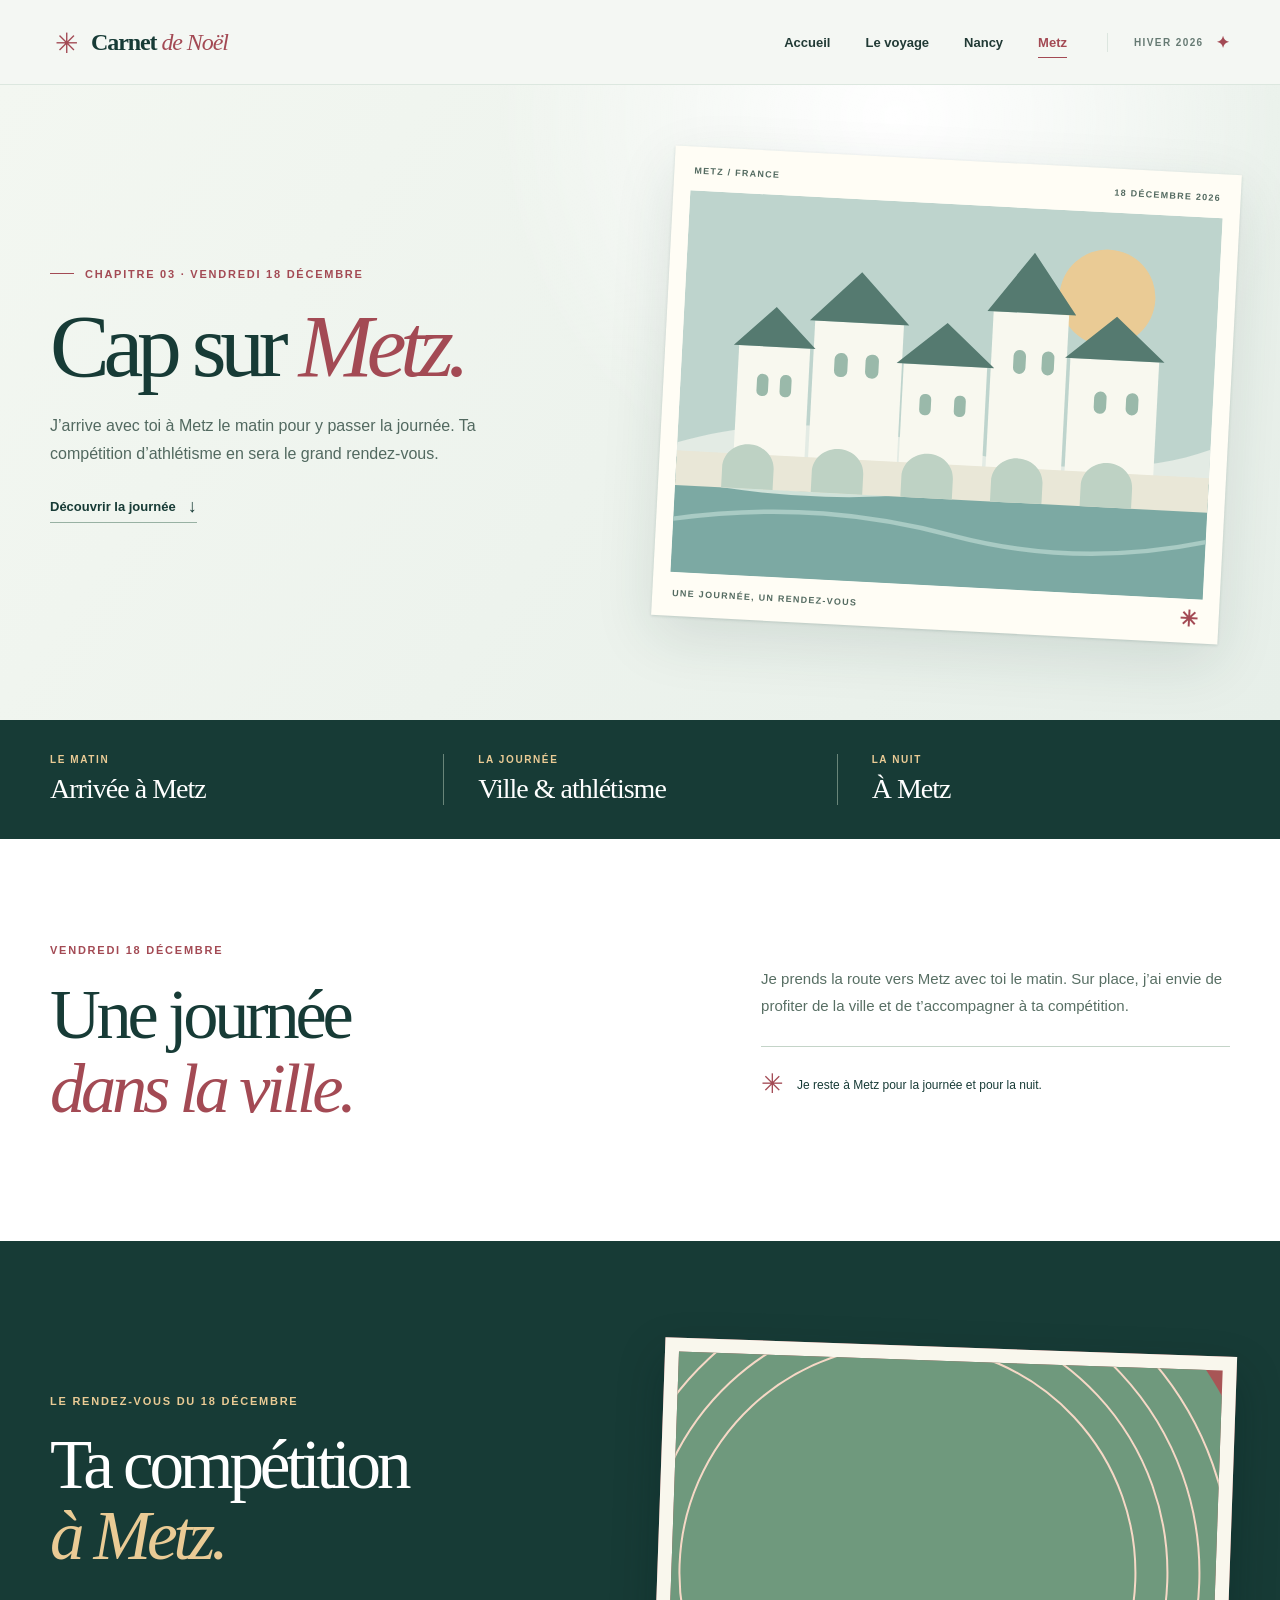
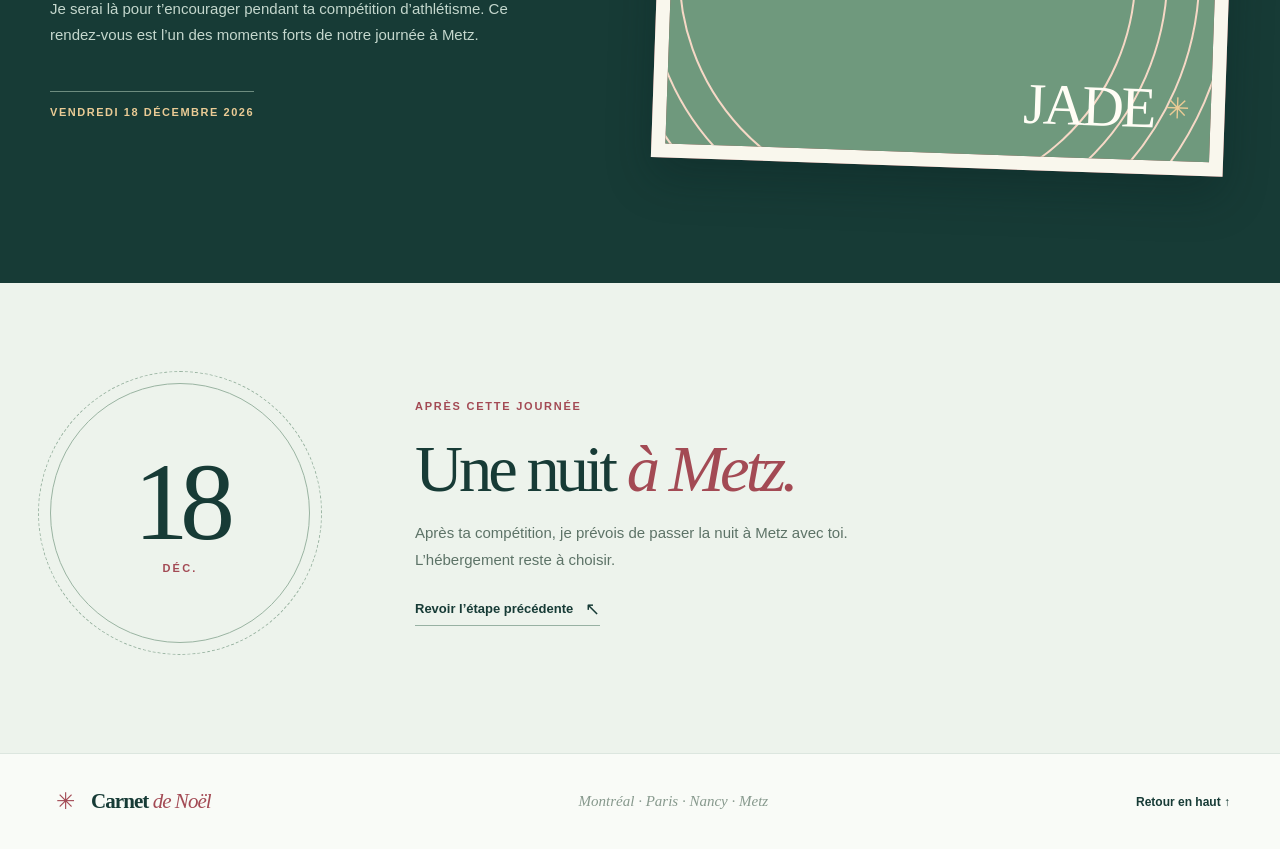
==== commit 27ab3cda: "Rewrite travel story in first person" ====
--- a/metz.html
+++ b/metz.html
@@ -4,7 +4,7 @@
     <meta charset="UTF-8" />
     <meta name="viewport" content="width=device-width, initial-scale=1" />
     <meta name="theme-color" content="#173b36" />
-    <meta name="description" content="Noël 2026 : le vendredi 18 décembre, arrivée à Metz le matin, compétition d’athlétisme de Jade et nuit sur place." />
+    <meta name="description" content="Mon voyage de Noël 2026 : le vendredi 18 décembre, j’arrive à Metz le matin, je t’accompagne à ta compétition d’athlétisme et je dors sur place." />
     <title>Metz, le 18 décembre — Noël 2026</title>
     <link rel="icon" href="favicon.svg" type="image/svg+xml" />
     <link rel="stylesheet" href="styles.css" />
@@ -20,15 +20,15 @@
     </header>
 
     <main id="contenu">
-      <section class="metz-hero" aria-labelledby="metz-title"><div class="shell metz-hero-grid"><div><p class="eyebrow"><span class="eyebrow-line"></span> Chapitre 03 · vendredi 18 décembre</p><h1 id="metz-title">Cap sur <i>Metz.</i></h1><p class="metz-lead">Nous arrivons le matin et passons la journée à Metz. Au cœur de cette étape : la compétition d’athlétisme de Jade.</p><a class="text-link" href="#journee">Découvrir la journée <span aria-hidden="true">↓</span></a></div><div class="metz-postcard"><div class="metz-postcard-top"><span>METZ / FRANCE</span><span>18 DÉCEMBRE 2026</span></div><svg viewBox="0 0 600 430" role="img" aria-label="Illustration stylisée d’une ville et d’un pont au bord de l’eau" xmlns="http://www.w3.org/2000/svg"><rect width="600" height="430" fill="#bed4cd"/><circle cx="475" cy="96" r="54" fill="#eacb95"/><path d="M0 284c104-35 185-32 294-11 135 26 235 18 306-12v169H0Z" fill="#e3ebe4"/><g fill="#f8f8ef"><path d="M64 171h80v138H64Z"/><path d="M148 139h100v170H148Z"/><path d="M250 182h94v127h-94Z"/><path d="M348 118h85v191h-85Z"/><path d="M437 166h100v143H437Z"/></g><g fill="#557a70"><path d="m58 171 46-45 46 45Zm84-32 56-57 56 57Zm100 43 55-48 55 48Zm99-64 50-68 50 68Zm90 48 56-49 56 49Z"/></g><g fill="#9ab9aa"><rect x="86" y="202" width="13" height="25" rx="6"/><rect x="112" y="202" width="13" height="25" rx="6"/><rect x="172" y="174" width="15" height="27" rx="7"/><rect x="207" y="174" width="15" height="27" rx="7"/><rect x="270" y="215" width="13" height="24" rx="6"/><rect x="309" y="215" width="13" height="24" rx="6"/><rect x="373" y="160" width="14" height="27" rx="7"/><rect x="405" y="160" width="14" height="27" rx="7"/><rect x="466" y="202" width="14" height="25" rx="7"/><rect x="502" y="202" width="14" height="25" rx="7"/></g><path d="M0 300h600v130H0Z" fill="#7ca9a3"/><path d="M0 323c122 18 220 13 331-5 113-19 191-11 269 3" fill="none" stroke="#d0e2d9" stroke-width="5"/><path d="M0 293h600v39H0Z" fill="#e9e7d7"/><g fill="#bed2c4"><path d="M52 332v-23c0-15 13-27 29-27s29 12 29 27v23Z"/><path d="M153 332v-23c0-15 13-27 29-27s29 12 29 27v23Z"/><path d="M254 332v-23c0-15 13-27 29-27s29 12 29 27v23Z"/><path d="M355 332v-23c0-15 13-27 29-27s29 12 29 27v23Z"/><path d="M456 332v-23c0-15 13-27 29-27s29 12 29 27v23Z"/></g><path d="M0 370c121-23 223-17 317 3 97 20 189 16 283-8" fill="none" stroke="#a9cbc4" stroke-width="5"/></svg><div class="metz-postcard-bottom"><span>UNE JOURNÉE, UN RENDEZ-VOUS</span><span aria-hidden="true">✳</span></div></div></div></section>
+      <section class="metz-hero" aria-labelledby="metz-title"><div class="shell metz-hero-grid"><div><p class="eyebrow"><span class="eyebrow-line"></span> Chapitre 03 · vendredi 18 décembre</p><h1 id="metz-title">Cap sur <i>Metz.</i></h1><p class="metz-lead">J’arrive avec toi à Metz le matin pour y passer la journée. Ta compétition d’athlétisme en sera le grand rendez-vous.</p><a class="text-link" href="#journee">Découvrir la journée <span aria-hidden="true">↓</span></a></div><div class="metz-postcard"><div class="metz-postcard-top"><span>METZ / FRANCE</span><span>18 DÉCEMBRE 2026</span></div><svg viewBox="0 0 600 430" role="img" aria-label="Illustration stylisée d’une ville et d’un pont au bord de l’eau" xmlns="http://www.w3.org/2000/svg"><rect width="600" height="430" fill="#bed4cd"/><circle cx="475" cy="96" r="54" fill="#eacb95"/><path d="M0 284c104-35 185-32 294-11 135 26 235 18 306-12v169H0Z" fill="#e3ebe4"/><g fill="#f8f8ef"><path d="M64 171h80v138H64Z"/><path d="M148 139h100v170H148Z"/><path d="M250 182h94v127h-94Z"/><path d="M348 118h85v191h-85Z"/><path d="M437 166h100v143H437Z"/></g><g fill="#557a70"><path d="m58 171 46-45 46 45Zm84-32 56-57 56 57Zm100 43 55-48 55 48Zm99-64 50-68 50 68Zm90 48 56-49 56 49Z"/></g><g fill="#9ab9aa"><rect x="86" y="202" width="13" height="25" rx="6"/><rect x="112" y="202" width="13" height="25" rx="6"/><rect x="172" y="174" width="15" height="27" rx="7"/><rect x="207" y="174" width="15" height="27" rx="7"/><rect x="270" y="215" width="13" height="24" rx="6"/><rect x="309" y="215" width="13" height="24" rx="6"/><rect x="373" y="160" width="14" height="27" rx="7"/><rect x="405" y="160" width="14" height="27" rx="7"/><rect x="466" y="202" width="14" height="25" rx="7"/><rect x="502" y="202" width="14" height="25" rx="7"/></g><path d="M0 300h600v130H0Z" fill="#7ca9a3"/><path d="M0 323c122 18 220 13 331-5 113-19 191-11 269 3" fill="none" stroke="#d0e2d9" stroke-width="5"/><path d="M0 293h600v39H0Z" fill="#e9e7d7"/><g fill="#bed2c4"><path d="M52 332v-23c0-15 13-27 29-27s29 12 29 27v23Z"/><path d="M153 332v-23c0-15 13-27 29-27s29 12 29 27v23Z"/><path d="M254 332v-23c0-15 13-27 29-27s29 12 29 27v23Z"/><path d="M355 332v-23c0-15 13-27 29-27s29 12 29 27v23Z"/><path d="M456 332v-23c0-15 13-27 29-27s29 12 29 27v23Z"/></g><path d="M0 370c121-23 223-17 317 3 97 20 189 16 283-8" fill="none" stroke="#a9cbc4" stroke-width="5"/></svg><div class="metz-postcard-bottom"><span>UNE JOURNÉE, UN RENDEZ-VOUS</span><span aria-hidden="true">✳</span></div></div></div></section>
 
       <section class="metz-dayline" aria-label="Les étapes du 18 décembre"><div class="shell metz-dayline-grid"><div><span>LE MATIN</span><strong>Arrivée à Metz</strong></div><div><span>LA JOURNÉE</span><strong>Ville & athlétisme</strong></div><div><span>LA NUIT</span><strong>À Metz</strong></div></div></section>
 
-      <section class="metz-city" id="journee" aria-labelledby="metz-city-title"><div class="shell metz-city-grid"><div><p class="eyebrow">Vendredi 18 décembre</p><h2 id="metz-city-title">Une journée<br /><i>dans la ville.</i></h2></div><div><p>Nous prenons la route vers Metz le matin, puis restons sur place toute la journée. Entre découverte de la ville et compétition, cette étape se construit autour du rendez-vous de Jade.</p><div class="metz-day-note"><span aria-hidden="true">✳</span><span>Metz sera notre point de chute pour toute la journée et la nuit.</span></div></div></div></section>
+      <section class="metz-city" id="journee" aria-labelledby="metz-city-title"><div class="shell metz-city-grid"><div><p class="eyebrow">Vendredi 18 décembre</p><h2 id="metz-city-title">Une journée<br /><i>dans la ville.</i></h2></div><div><p>Je prends la route vers Metz avec toi le matin. Sur place, j’ai envie de profiter de la ville et de t’accompagner à ta compétition.</p><div class="metz-day-note"><span aria-hidden="true">✳</span><span>Je reste à Metz pour la journée et pour la nuit.</span></div></div></div></section>
 
-      <section class="metz-athletics" id="athletisme" aria-labelledby="athletics-title"><div class="shell metz-athletics-grid"><div class="athletics-copy"><p class="eyebrow eyebrow-gold">Le rendez-vous du 18 décembre</p><h2 id="athletics-title">La compétition<br /><i>de Jade.</i></h2><p>Jade participe à une compétition d’athlétisme à Metz. C’est l’un des moments importants de cette journée, à vivre et à partager ensemble.</p><span class="athletics-date">Vendredi 18 décembre 2026</span></div><div class="track-art" role="img" aria-label="Illustration de pistes d’athlétisme avec le prénom Jade"><span class="track-lane lane-one"></span><span class="track-lane lane-two"></span><span class="track-lane lane-three"></span><span class="track-lane lane-four"></span><span class="track-name">JADE <i>✳</i></span></div></div></section>
+      <section class="metz-athletics" id="athletisme" aria-labelledby="athletics-title"><div class="shell metz-athletics-grid"><div class="athletics-copy"><p class="eyebrow eyebrow-gold">Le rendez-vous du 18 décembre</p><h2 id="athletics-title">Ta compétition<br /><i>à Metz.</i></h2><p>Je serai là pour t’encourager pendant ta compétition d’athlétisme. Ce rendez-vous est l’un des moments forts de notre journée à Metz.</p><span class="athletics-date">Vendredi 18 décembre 2026</span></div><div class="track-art" role="img" aria-label="Illustration de pistes d’athlétisme avec le prénom Jade"><span class="track-lane lane-one"></span><span class="track-lane lane-two"></span><span class="track-lane lane-three"></span><span class="track-lane lane-four"></span><span class="track-name">JADE <i>✳</i></span></div></div></section>
 
-      <section class="metz-night" aria-labelledby="metz-night-title"><div class="shell metz-night-grid"><div class="metz-night-mark" aria-hidden="true"><span>18</span><small>DÉC.</small></div><div><p class="eyebrow">Après cette journée</p><h2 id="metz-night-title">Une nuit <i>à Metz.</i></h2><p>Nous restons dormir dans la ville de Metz après la compétition. Les détails de l’hébergement viendront compléter ce chapitre.</p><a class="text-link" href="nancy.html">Revoir l’étape précédente <span aria-hidden="true">↖</span></a></div></div></section>
+      <section class="metz-night" aria-labelledby="metz-night-title"><div class="shell metz-night-grid"><div class="metz-night-mark" aria-hidden="true"><span>18</span><small>DÉC.</small></div><div><p class="eyebrow">Après cette journée</p><h2 id="metz-night-title">Une nuit <i>à Metz.</i></h2><p>Après ta compétition, je prévois de passer la nuit à Metz avec toi. L’hébergement reste à choisir.</p><a class="text-link" href="nancy.html">Revoir l’étape précédente <span aria-hidden="true">↖</span></a></div></div></section>
     </main>
 
     <footer class="site-footer"><div class="shell footer-inner"><a class="brand" href="index.html"><span class="brand-mark" aria-hidden="true">✳</span><span>Carnet <em>de Noël</em></span></a><p>Montréal · Paris · Nancy · Metz</p><a href="#contenu">Retour en haut ↑</a></div></footer>
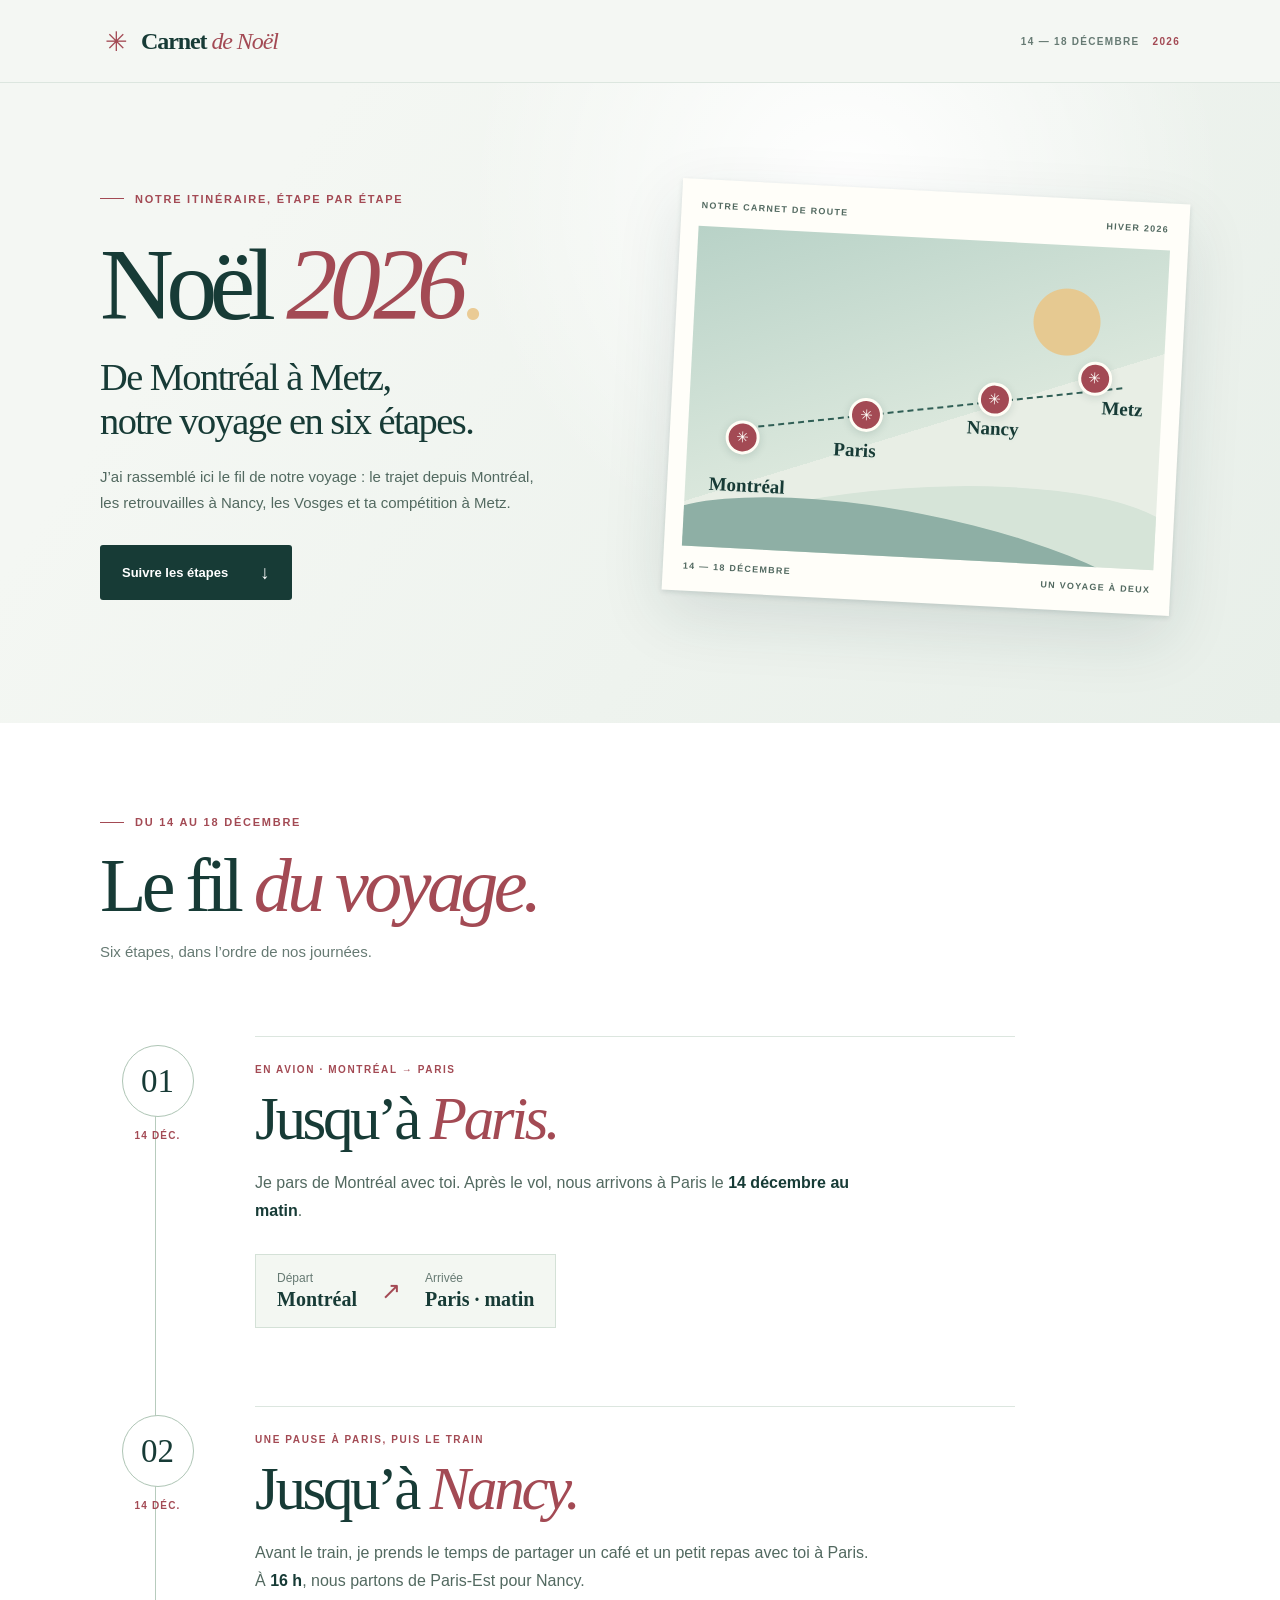
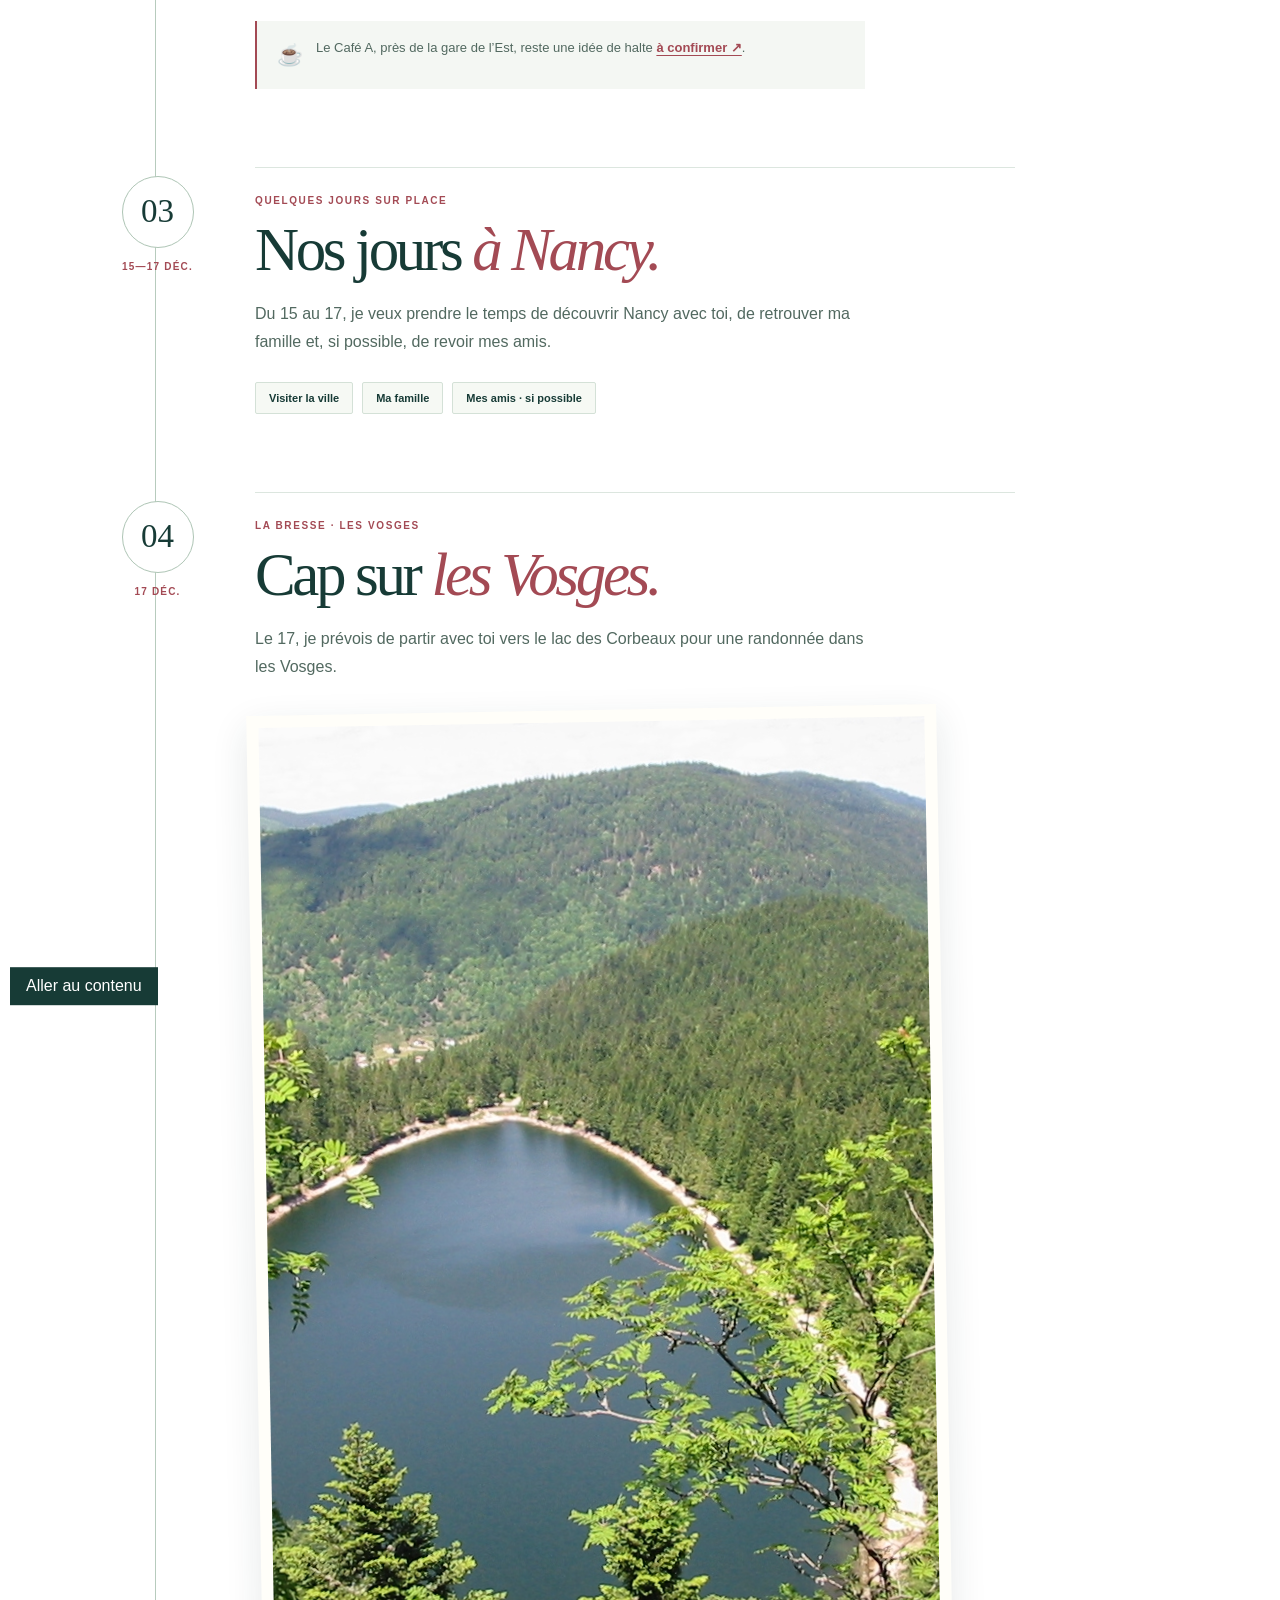
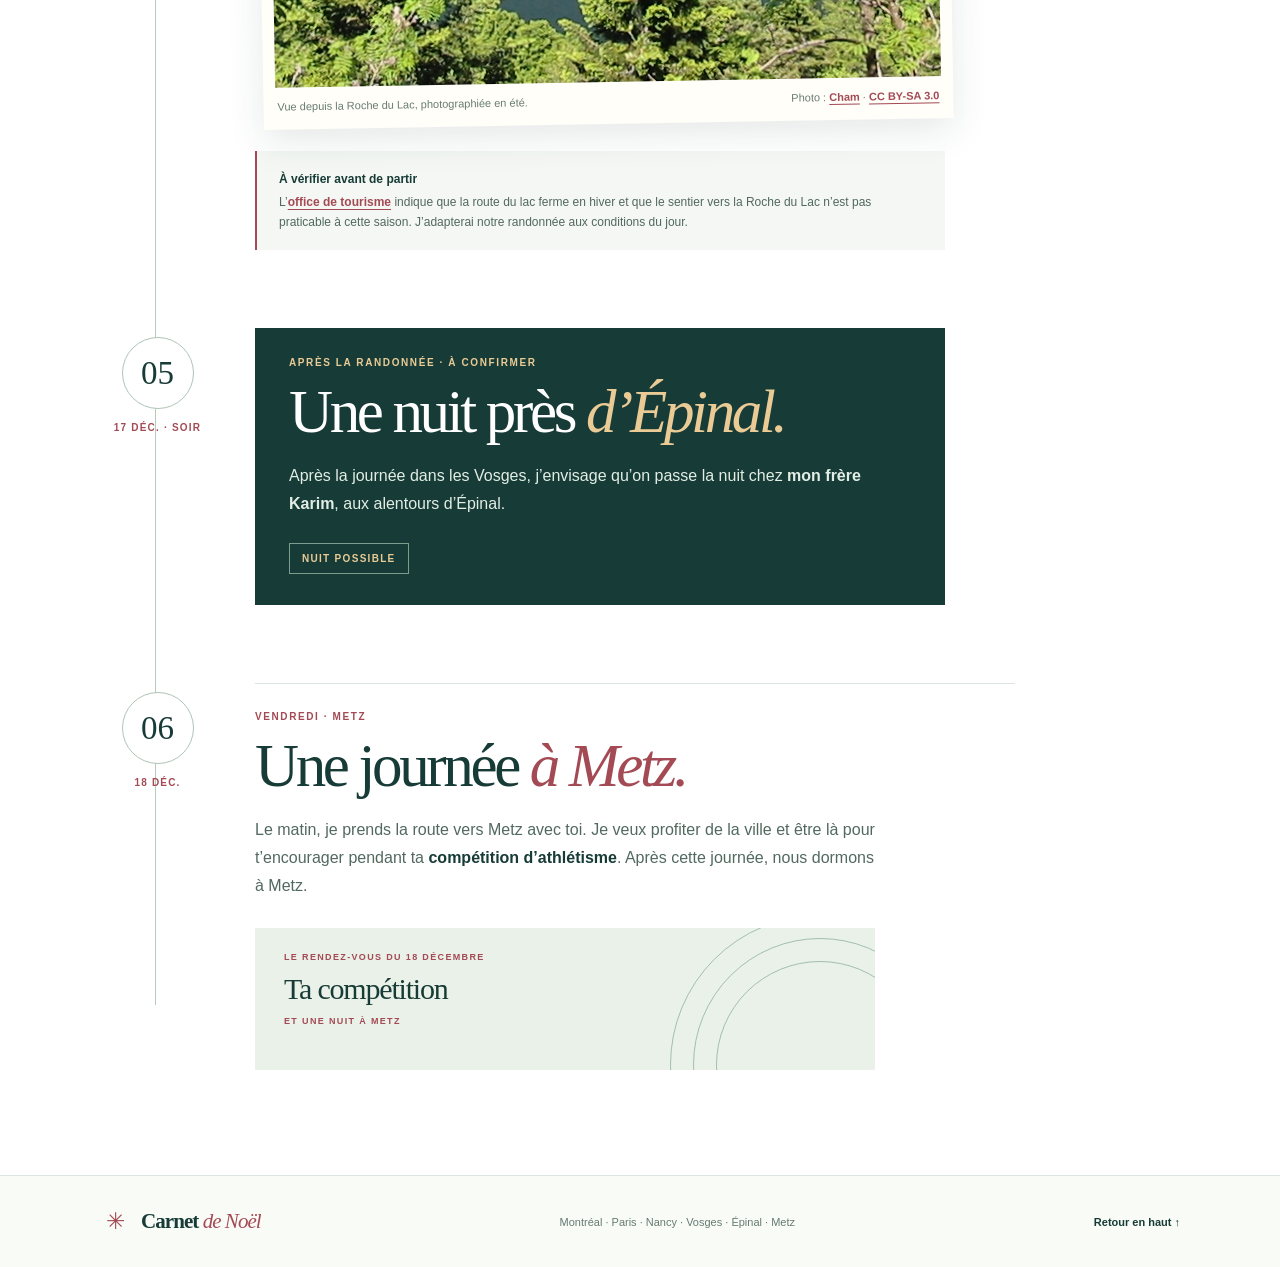
==== commit e470d4ab: "Consolidate Christmas itinerary into one page" ====
--- a/metz.html
+++ b/metz.html
@@ -1,36 +1,13 @@
 <!doctype html>
 <html lang="fr">
-  <head>
-    <meta charset="UTF-8" />
-    <meta name="viewport" content="width=device-width, initial-scale=1" />
-    <meta name="theme-color" content="#173b36" />
-    <meta name="description" content="Mon voyage de Noël 2026 : le vendredi 18 décembre, j’arrive à Metz le matin, je t’accompagne à ta compétition d’athlétisme et je dors sur place." />
-    <title>Metz, le 18 décembre — Noël 2026</title>
-    <link rel="icon" href="favicon.svg" type="image/svg+xml" />
-    <link rel="stylesheet" href="styles.css" />
-  </head>
-  <body>
-    <a class="skip-link" href="#contenu">Aller au contenu</a>
-    <header class="site-header">
-      <div class="shell header-inner">
-        <a class="brand" href="index.html" aria-label="Carnet de Noël, accueil"><span class="brand-mark" aria-hidden="true">✳</span><span>Carnet <em>de Noël</em></span></a>
-        <nav aria-label="Navigation principale"><a href="index.html">Accueil</a><a href="voyage.html">Le voyage</a><a href="nancy.html">Nancy</a><a href="metz.html" aria-current="page">Metz</a></nav>
-        <span class="header-date">Hiver 2026 <span aria-hidden="true">✦</span></span>
-      </div>
-    </header>
-
-    <main id="contenu">
-      <section class="metz-hero" aria-labelledby="metz-title"><div class="shell metz-hero-grid"><div><p class="eyebrow"><span class="eyebrow-line"></span> Chapitre 03 · vendredi 18 décembre</p><h1 id="metz-title">Cap sur <i>Metz.</i></h1><p class="metz-lead">J’arrive avec toi à Metz le matin pour y passer la journée. Ta compétition d’athlétisme en sera le grand rendez-vous.</p><a class="text-link" href="#journee">Découvrir la journée <span aria-hidden="true">↓</span></a></div><div class="metz-postcard"><div class="metz-postcard-top"><span>METZ / FRANCE</span><span>18 DÉCEMBRE 2026</span></div><svg viewBox="0 0 600 430" role="img" aria-label="Illustration stylisée d’une ville et d’un pont au bord de l’eau" xmlns="http://www.w3.org/2000/svg"><rect width="600" height="430" fill="#bed4cd"/><circle cx="475" cy="96" r="54" fill="#eacb95"/><path d="M0 284c104-35 185-32 294-11 135 26 235 18 306-12v169H0Z" fill="#e3ebe4"/><g fill="#f8f8ef"><path d="M64 171h80v138H64Z"/><path d="M148 139h100v170H148Z"/><path d="M250 182h94v127h-94Z"/><path d="M348 118h85v191h-85Z"/><path d="M437 166h100v143H437Z"/></g><g fill="#557a70"><path d="m58 171 46-45 46 45Zm84-32 56-57 56 57Zm100 43 55-48 55 48Zm99-64 50-68 50 68Zm90 48 56-49 56 49Z"/></g><g fill="#9ab9aa"><rect x="86" y="202" width="13" height="25" rx="6"/><rect x="112" y="202" width="13" height="25" rx="6"/><rect x="172" y="174" width="15" height="27" rx="7"/><rect x="207" y="174" width="15" height="27" rx="7"/><rect x="270" y="215" width="13" height="24" rx="6"/><rect x="309" y="215" width="13" height="24" rx="6"/><rect x="373" y="160" width="14" height="27" rx="7"/><rect x="405" y="160" width="14" height="27" rx="7"/><rect x="466" y="202" width="14" height="25" rx="7"/><rect x="502" y="202" width="14" height="25" rx="7"/></g><path d="M0 300h600v130H0Z" fill="#7ca9a3"/><path d="M0 323c122 18 220 13 331-5 113-19 191-11 269 3" fill="none" stroke="#d0e2d9" stroke-width="5"/><path d="M0 293h600v39H0Z" fill="#e9e7d7"/><g fill="#bed2c4"><path d="M52 332v-23c0-15 13-27 29-27s29 12 29 27v23Z"/><path d="M153 332v-23c0-15 13-27 29-27s29 12 29 27v23Z"/><path d="M254 332v-23c0-15 13-27 29-27s29 12 29 27v23Z"/><path d="M355 332v-23c0-15 13-27 29-27s29 12 29 27v23Z"/><path d="M456 332v-23c0-15 13-27 29-27s29 12 29 27v23Z"/></g><path d="M0 370c121-23 223-17 317 3 97 20 189 16 283-8" fill="none" stroke="#a9cbc4" stroke-width="5"/></svg><div class="metz-postcard-bottom"><span>UNE JOURNÉE, UN RENDEZ-VOUS</span><span aria-hidden="true">✳</span></div></div></div></section>
-
-      <section class="metz-dayline" aria-label="Les étapes du 18 décembre"><div class="shell metz-dayline-grid"><div><span>LE MATIN</span><strong>Arrivée à Metz</strong></div><div><span>LA JOURNÉE</span><strong>Ville & athlétisme</strong></div><div><span>LA NUIT</span><strong>À Metz</strong></div></div></section>
-
-      <section class="metz-city" id="journee" aria-labelledby="metz-city-title"><div class="shell metz-city-grid"><div><p class="eyebrow">Vendredi 18 décembre</p><h2 id="metz-city-title">Une journée<br /><i>dans la ville.</i></h2></div><div><p>Je prends la route vers Metz avec toi le matin. Sur place, j’ai envie de profiter de la ville et de t’accompagner à ta compétition.</p><div class="metz-day-note"><span aria-hidden="true">✳</span><span>Je reste à Metz pour la journée et pour la nuit.</span></div></div></div></section>
-
-      <section class="metz-athletics" id="athletisme" aria-labelledby="athletics-title"><div class="shell metz-athletics-grid"><div class="athletics-copy"><p class="eyebrow eyebrow-gold">Le rendez-vous du 18 décembre</p><h2 id="athletics-title">Ta compétition<br /><i>à Metz.</i></h2><p>Je serai là pour t’encourager pendant ta compétition d’athlétisme. Ce rendez-vous est l’un des moments forts de notre journée à Metz.</p><span class="athletics-date">Vendredi 18 décembre 2026</span></div><div class="track-art" role="img" aria-label="Illustration de pistes d’athlétisme avec le prénom Jade"><span class="track-lane lane-one"></span><span class="track-lane lane-two"></span><span class="track-lane lane-three"></span><span class="track-lane lane-four"></span><span class="track-name">JADE <i>✳</i></span></div></div></section>
-
-      <section class="metz-night" aria-labelledby="metz-night-title"><div class="shell metz-night-grid"><div class="metz-night-mark" aria-hidden="true"><span>18</span><small>DÉC.</small></div><div><p class="eyebrow">Après cette journée</p><h2 id="metz-night-title">Une nuit <i>à Metz.</i></h2><p>Après ta compétition, je prévois de passer la nuit à Metz avec toi. L’hébergement reste à choisir.</p><a class="text-link" href="nancy.html">Revoir l’étape précédente <span aria-hidden="true">↖</span></a></div></div></section>
-    </main>
-
-    <footer class="site-footer"><div class="shell footer-inner"><a class="brand" href="index.html"><span class="brand-mark" aria-hidden="true">✳</span><span>Carnet <em>de Noël</em></span></a><p>Montréal · Paris · Nancy · Metz</p><a href="#contenu">Retour en haut ↑</a></div></footer>
-  </body>
+<head>
+  <meta charset="utf-8" />
+  <meta name="viewport" content="width=device-width, initial-scale=1" />
+  <meta http-equiv="refresh" content="0; url=index.html#metz" />
+  <title>Carnet de Noël 2026</title>
+  <link rel="canonical" href="index.html#metz" />
+</head>
+<body>
+  <p>Le carnet est maintenant sur une seule page. <a href="index.html#metz">Voir le journée à Metz</a>.</p>
+</body>
 </html>
